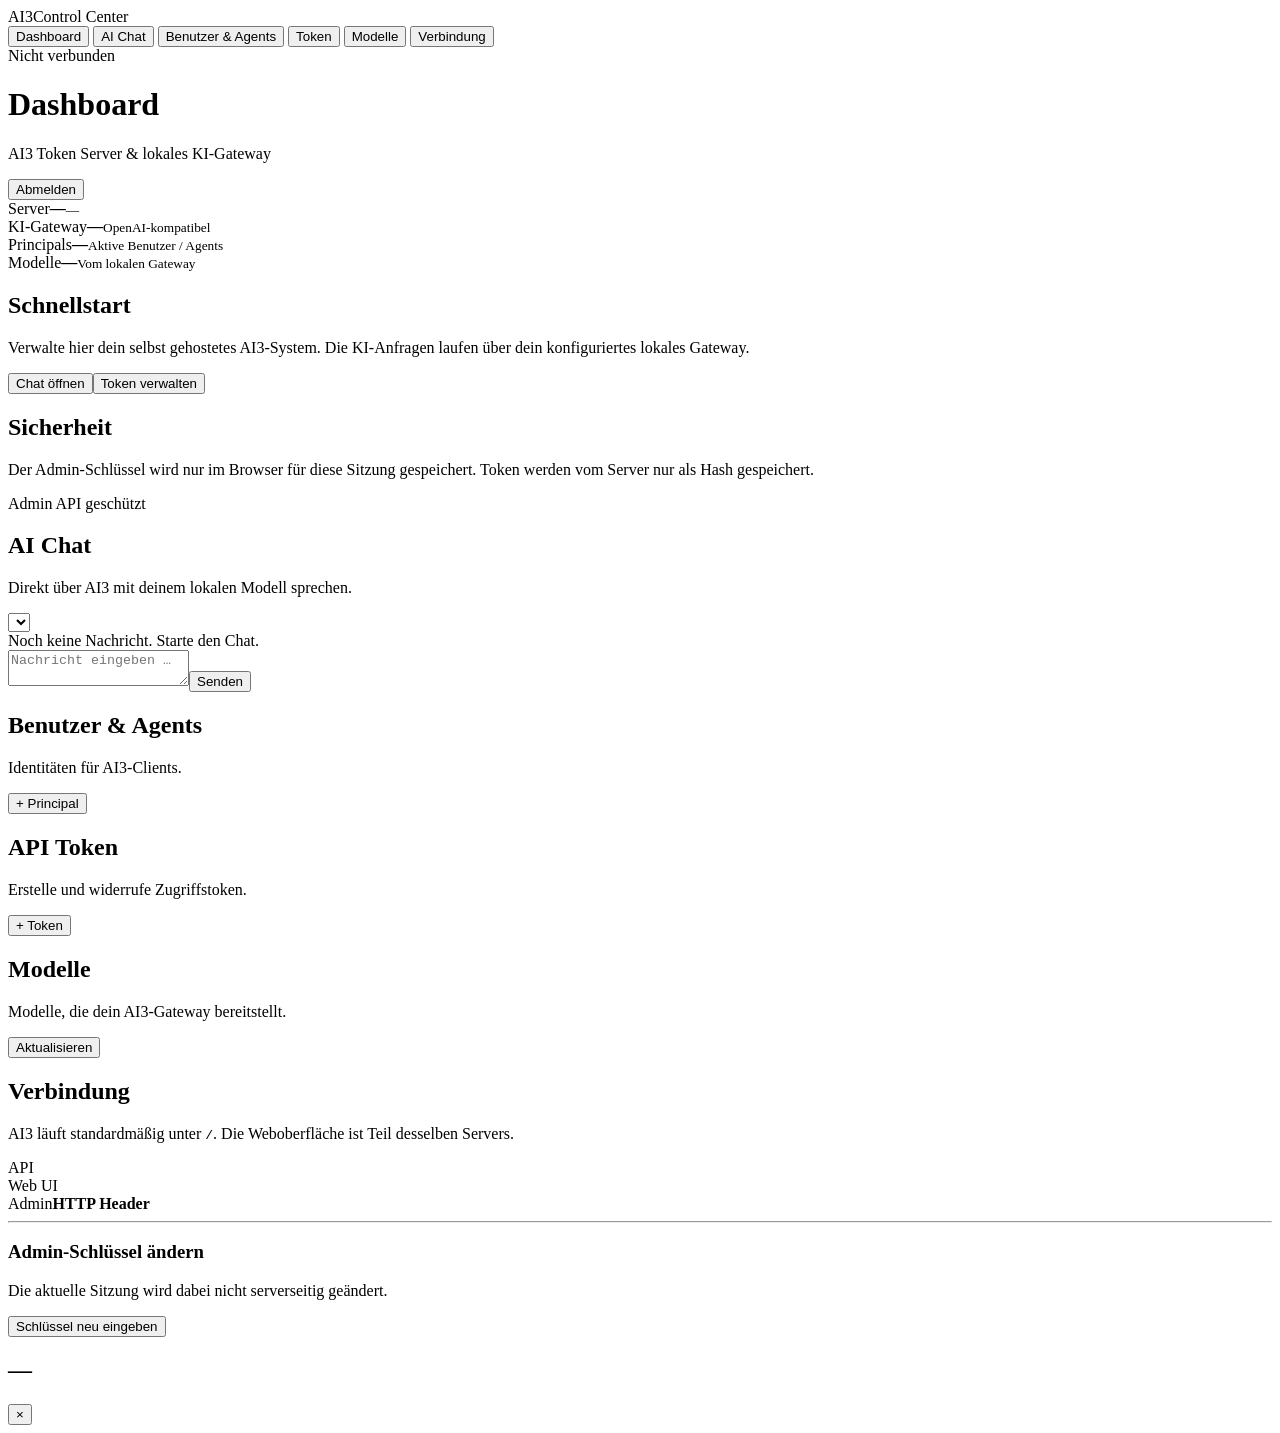
==== web/index.html @ 6eadd20b "Add AI3 web control center" ====
<!doctype html>
<html lang="de">
<head>
  <meta charset="utf-8">
  <meta name="viewport" content="width=device-width,initial-scale=1">
  <title>AI3 Control Center</title>
  <link rel="stylesheet" href="/web/style.css">
</head>
<body>
  <aside class="sidebar">
    <div class="brand"><span class="logo">AI3</span><span>Control Center</span></div>
    <nav>
      <button class="nav active" data-page="dashboard">Dashboard</button>
      <button class="nav" data-page="chat">AI Chat</button>
      <button class="nav" data-page="principals">Benutzer & Agents</button>
      <button class="nav" data-page="tokens">Token</button>
      <button class="nav" data-page="models">Modelle</button>
      <button class="nav" data-page="settings">Verbindung</button>
    </nav>
    <div class="side-bottom"><span id="connectionDot" class="dot"></span><span id="connectionText">Nicht verbunden</span></div>
  </aside>

  <main>
    <header class="topbar"><div><h1 id="pageTitle">Dashboard</h1><p id="pageSubtitle">AI3 Token Server & lokales KI-Gateway</p></div><button id="logout" class="ghost">Abmelden</button></header>

    <section id="dashboard" class="page active">
      <div class="cards">
        <div class="card"><span>Server</span><strong id="serverStatus">—</strong><small id="serverTime">—</small></div>
        <div class="card"><span>KI-Gateway</span><strong id="llmStatus">—</strong><small>OpenAI-kompatibel</small></div>
        <div class="card"><span>Principals</span><strong id="principalCount">—</strong><small>Aktive Benutzer / Agents</small></div>
        <div class="card"><span>Modelle</span><strong id="modelCount">—</strong><small>Vom lokalen Gateway</small></div>
      </div>
      <div class="grid two"><div class="panel"><h2>Schnellstart</h2><p>Verwalte hier dein selbst gehostetes AI3-System. Die KI-Anfragen laufen über dein konfiguriertes lokales Gateway.</p><div class="actions"><button data-go="chat">Chat öffnen</button><button data-go="tokens" class="secondary">Token verwalten</button></div></div><div class="panel"><h2>Sicherheit</h2><p>Der Admin-Schlüssel wird nur im Browser für diese Sitzung gespeichert. Token werden vom Server nur als Hash gespeichert.</p><div class="statusline"><span class="dot good"></span>Admin API geschützt</div></div></div>
    </section>

    <section id="chat" class="page"><div class="panel chat-panel"><div class="row between"><div><h2>AI Chat</h2><p>Direkt über AI3 mit deinem lokalen Modell sprechen.</p></div><select id="chatModel"></select></div><div id="messages" class="messages"><div class="empty">Noch keine Nachricht. Starte den Chat.</div></div><form id="chatForm" class="chat-form"><textarea id="chatInput" rows="2" placeholder="Nachricht eingeben …" required></textarea><button>Senden</button></form></div></section>

    <section id="principals" class="page"><div class="panel"><div class="row between"><div><h2>Benutzer & Agents</h2><p>Identitäten für AI3-Clients.</p></div><button id="newPrincipal">+ Principal</button></div><div id="principalsTable" class="table-wrap"></div></div></section>

    <section id="tokens" class="page"><div class="panel"><div class="row between"><div><h2>API Token</h2><p>Erstelle und widerrufe Zugriffstoken.</p></div><button id="newToken">+ Token</button></div><div id="tokenNotice" class="notice hidden"></div><div id="tokensTable" class="table-wrap"></div></div></section>

    <section id="models" class="page"><div class="panel"><div class="row between"><div><h2>Modelle</h2><p>Modelle, die dein AI3-Gateway bereitstellt.</p></div><button id="refreshModels" class="secondary">Aktualisieren</button></div><div id="modelsTable" class="table-wrap"></div></div></section>

    <section id="settings" class="page"><div class="panel"><h2>Verbindung</h2><p>AI3 läuft standardmäßig unter <code>/</code>. Die Weboberfläche ist Teil desselben Servers.</p><div class="info-grid"><div><span>API</span><strong id="apiUrl"></strong></div><div><span>Web UI</span><strong id="webUrl"></strong></div><div><span>Admin</span><strong>HTTP Header</strong></div></div><hr><h3>Admin-Schlüssel ändern</h3><p>Die aktuelle Sitzung wird dabei nicht serverseitig geändert.</p><button id="changeKey" class="secondary">Schlüssel neu eingeben</button></div></section>
  </main>

  <div id="modal" class="modal hidden"><div class="modal-box"><div class="row between"><h2 id="modalTitle">—</h2><button id="modalClose" class="icon">×</button></div><form id="modalForm"></form></div></div>
  <script src="/web/app.js"></script>
</body>
</html>
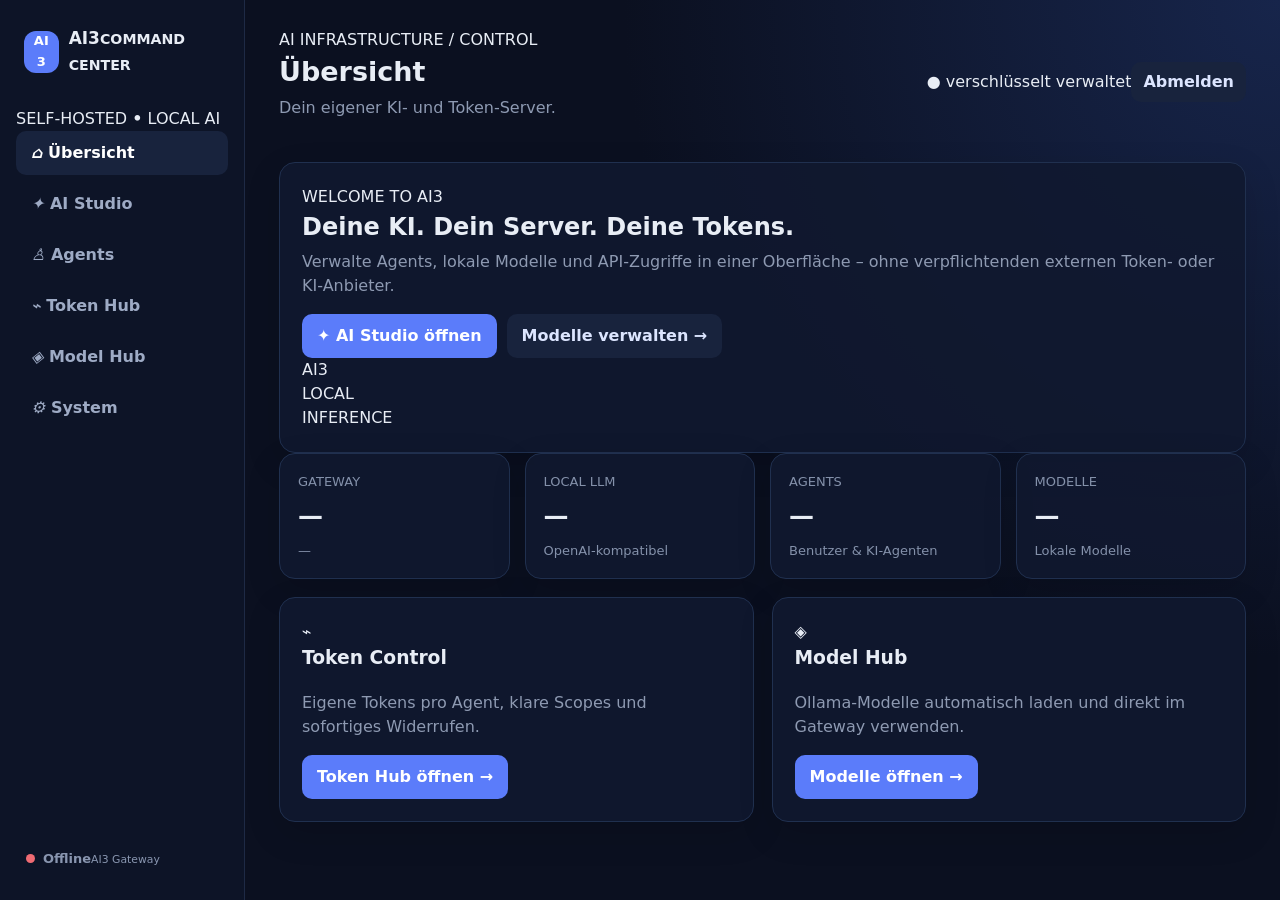
==== commit 5d18cb33: "Redesign AI3 web command center UI" ====
--- a/web/index.html
+++ b/web/index.html
@@ -3,48 +3,47 @@
 <head>
   <meta charset="utf-8">
   <meta name="viewport" content="width=device-width,initial-scale=1">
-  <title>AI3 Control Center</title>
+  <meta name="theme-color" content="#070b18">
+  <title>AI3 // Command Center</title>
   <link rel="stylesheet" href="/web/style.css">
 </head>
 <body>
+  <div class="ambient a1"></div><div class="ambient a2"></div>
   <aside class="sidebar">
-    <div class="brand"><span class="logo">AI3</span><span>Control Center</span></div>
+    <div class="brand"><div class="logo"><span>AI</span><b>3</b></div><div><strong>AI3</strong><small>COMMAND CENTER</small></div></div>
+    <div class="workspace"><span class="live-dot"></span> SELF-HOSTED <b>•</b> LOCAL AI</div>
     <nav>
-      <button class="nav active" data-page="dashboard">Dashboard</button>
-      <button class="nav" data-page="chat">AI Chat</button>
-      <button class="nav" data-page="principals">Benutzer & Agents</button>
-      <button class="nav" data-page="tokens">Token</button>
-      <button class="nav" data-page="models">Modelle</button>
-      <button class="nav" data-page="settings">Verbindung</button>
+      <button class="nav active" data-page="dashboard"><i>⌂</i> Übersicht</button>
+      <button class="nav" data-page="chat"><i>✦</i> AI Studio</button>
+      <button class="nav" data-page="principals"><i>♙</i> Agents</button>
+      <button class="nav" data-page="tokens"><i>⌁</i> Token Hub</button>
+      <button class="nav" data-page="models"><i>◈</i> Model Hub</button>
+      <button class="nav" data-page="settings"><i>⚙</i> System</button>
     </nav>
-    <div class="side-bottom"><span id="connectionDot" class="dot"></span><span id="connectionText">Nicht verbunden</span></div>
+    <div class="side-bottom"><span id="connectionDot" class="dot"></span><div><strong id="connectionText">Offline</strong><small>AI3 Gateway</small></div></div>
   </aside>
 
   <main>
-    <header class="topbar"><div><h1 id="pageTitle">Dashboard</h1><p id="pageSubtitle">AI3 Token Server & lokales KI-Gateway</p></div><button id="logout" class="ghost">Abmelden</button></header>
+    <header class="topbar"><div><div class="eyebrow">AI INFRASTRUCTURE / CONTROL</div><h1 id="pageTitle">Übersicht</h1><p id="pageSubtitle">Dein eigener KI- und Token-Server.</p></div><div class="top-actions"><span class="secure">● verschlüsselt verwaltet</span><button id="logout" class="ghost">Abmelden</button></div></header>
 
     <section id="dashboard" class="page active">
-      <div class="cards">
-        <div class="card"><span>Server</span><strong id="serverStatus">—</strong><small id="serverTime">—</small></div>
-        <div class="card"><span>KI-Gateway</span><strong id="llmStatus">—</strong><small>OpenAI-kompatibel</small></div>
-        <div class="card"><span>Principals</span><strong id="principalCount">—</strong><small>Aktive Benutzer / Agents</small></div>
-        <div class="card"><span>Modelle</span><strong id="modelCount">—</strong><small>Vom lokalen Gateway</small></div>
-      </div>
-      <div class="grid two"><div class="panel"><h2>Schnellstart</h2><p>Verwalte hier dein selbst gehostetes AI3-System. Die KI-Anfragen laufen über dein konfiguriertes lokales Gateway.</p><div class="actions"><button data-go="chat">Chat öffnen</button><button data-go="tokens" class="secondary">Token verwalten</button></div></div><div class="panel"><h2>Sicherheit</h2><p>Der Admin-Schlüssel wird nur im Browser für diese Sitzung gespeichert. Token werden vom Server nur als Hash gespeichert.</p><div class="statusline"><span class="dot good"></span>Admin API geschützt</div></div></div>
+      <div class="hero panel"><div><div class="eyebrow">WELCOME TO AI3</div><h2>Deine KI. <span>Dein Server.</span> Deine Tokens.</h2><p>Verwalte Agents, lokale Modelle und API-Zugriffe in einer Oberfläche – ohne verpflichtenden externen Token- oder KI-Anbieter.</p><div class="actions"><button data-go="chat">✦ AI Studio öffnen</button><button data-go="models" class="secondary">Modelle verwalten →</button></div></div><div class="hero-orb"><div class="orb-core">AI3</div><span>LOCAL<br>INFERENCE</span></div></div>
+      <div class="cards"><div class="card"><span>GATEWAY</span><strong id="serverStatus">—</strong><small id="serverTime">—</small><em class="pulse"></em></div><div class="card"><span>LOCAL LLM</span><strong id="llmStatus">—</strong><small>OpenAI-kompatibel</small></div><div class="card"><span>AGENTS</span><strong id="principalCount">—</strong><small>Benutzer & KI-Agenten</small></div><div class="card"><span>MODELLE</span><strong id="modelCount">—</strong><small>Lokale Modelle</small></div></div>
+      <div class="grid two"><div class="panel feature"><div class="feature-icon">⌁</div><div><h3>Token Control</h3><p>Eigene Tokens pro Agent, klare Scopes und sofortiges Widerrufen.</p><button class="text-btn" data-go="tokens">Token Hub öffnen →</button></div></div><div class="panel feature"><div class="feature-icon">◈</div><div><h3>Model Hub</h3><p>Ollama-Modelle automatisch laden und direkt im Gateway verwenden.</p><button class="text-btn" data-go="models">Modelle öffnen →</button></div></div></div>
     </section>
 
-    <section id="chat" class="page"><div class="panel chat-panel"><div class="row between"><div><h2>AI Chat</h2><p>Direkt über AI3 mit deinem lokalen Modell sprechen.</p></div><select id="chatModel"></select></div><div id="messages" class="messages"><div class="empty">Noch keine Nachricht. Starte den Chat.</div></div><form id="chatForm" class="chat-form"><textarea id="chatInput" rows="2" placeholder="Nachricht eingeben …" required></textarea><button>Senden</button></form></div></section>
+    <section id="chat" class="page"><div class="panel chat-panel"><div class="row between"><div><div class="eyebrow">AI STUDIO</div><h2>Local AI Chat</h2><p>Direkt mit deinem lokalen Modell sprechen.</p></div><select id="chatModel"></select></div><div id="messages" class="messages"><div class="empty"><div class="empty-icon">✦</div><strong>AI3 ist bereit.</strong><span>Schreib deine erste Nachricht.</span></div></div><form id="chatForm" class="chat-form"><textarea id="chatInput" rows="2" placeholder="Frag deine lokale KI …" required></textarea><button>GENERATE <span>↗</span></button></form></div></section>
 
-    <section id="principals" class="page"><div class="panel"><div class="row between"><div><h2>Benutzer & Agents</h2><p>Identitäten für AI3-Clients.</p></div><button id="newPrincipal">+ Principal</button></div><div id="principalsTable" class="table-wrap"></div></div></section>
+    <section id="principals" class="page"><div class="panel"><div class="row between"><div><div class="eyebrow">IDENTITY LAYER</div><h2>Agent Fleet</h2><p>Identitäten für Bots, Benutzer und Services.</p></div><button id="newPrincipal">＋ Agent anlegen</button></div><div id="principalsTable" class="table-wrap"></div></div></section>
 
-    <section id="tokens" class="page"><div class="panel"><div class="row between"><div><h2>API Token</h2><p>Erstelle und widerrufe Zugriffstoken.</p></div><button id="newToken">+ Token</button></div><div id="tokenNotice" class="notice hidden"></div><div id="tokensTable" class="table-wrap"></div></div></section>
+    <section id="tokens" class="page"><div class="panel"><div class="row between"><div><div class="eyebrow">ACCESS CONTROL</div><h2>Token Hub</h2><p>API-Zugriff zentral ausstellen und verwalten.</p></div><button id="newToken">＋ Token erstellen</button></div><div id="tokenNotice" class="notice hidden"></div><div id="tokensTable" class="table-wrap"></div></div></section>
 
-    <section id="models" class="page"><div class="panel"><div class="row between"><div><h2>Modelle</h2><p>Modelle, die dein AI3-Gateway bereitstellt.</p></div><button id="refreshModels" class="secondary">Aktualisieren</button></div><div id="modelsTable" class="table-wrap"></div></div></section>
+    <section id="models" class="page"><div class="panel"><div class="row between"><div><div class="eyebrow">OLLAMA / LOCAL MODELS</div><h2>Model Hub</h2><p>Installierte Modelle anzeigen oder neue Modelle automatisch herunterladen.</p></div><div class="actions"><button id="refreshModels" class="secondary">↻ Sync</button><button id="newModel">＋ Modell laden</button></div></div><div id="modelBanner" class="model-banner"><div><b>Automatischer Download</b><span>Gib z. B. <code>llama3.2:3b</code> oder ein anderes Ollama-Modell ein.</span></div><span class="model-status">● LOCAL</span></div><div id="modelsTable" class="table-wrap"></div></div></section>
 
-    <section id="settings" class="page"><div class="panel"><h2>Verbindung</h2><p>AI3 läuft standardmäßig unter <code>/</code>. Die Weboberfläche ist Teil desselben Servers.</p><div class="info-grid"><div><span>API</span><strong id="apiUrl"></strong></div><div><span>Web UI</span><strong id="webUrl"></strong></div><div><span>Admin</span><strong>HTTP Header</strong></div></div><hr><h3>Admin-Schlüssel ändern</h3><p>Die aktuelle Sitzung wird dabei nicht serverseitig geändert.</p><button id="changeKey" class="secondary">Schlüssel neu eingeben</button></div></section>
+    <section id="settings" class="page"><div class="panel"><div class="eyebrow">SYSTEM</div><h2>AI3 System</h2><p>Verbindung und lokaler Betrieb.</p><div class="info-grid"><div><span>Gateway</span><strong id="apiUrl"></strong></div><div><span>Web UI</span><strong id="webUrl"></strong></div><div><span>API Server</span><strong id="apiServerUrl"></strong></div></div><hr><h3>Admin-Sitzung</h3><p>Der Admin-Schlüssel wird nur in dieser Browser-Sitzung gehalten.</p><button id="changeKey" class="secondary">Schlüssel neu eingeben</button></div></section>
   </main>
 
-  <div id="modal" class="modal hidden"><div class="modal-box"><div class="row between"><h2 id="modalTitle">—</h2><button id="modalClose" class="icon">×</button></div><form id="modalForm"></form></div></div>
+  <div id="modal" class="modal hidden"><div class="modal-box"><div class="row between"><div><div class="eyebrow">AI3 CONTROL</div><h2 id="modalTitle">—</h2></div><button id="modalClose" class="icon">×</button></div><form id="modalForm"></form></div></div>
   <script src="/web/app.js"></script>
 </body>
 </html>
--- a/web/style.css
+++ b/web/style.css
@@ -0,0 +1 @@
+:root{font-family:Inter,system-ui,-apple-system,BlinkMacSystemFont,"Segoe UI",sans-serif;color:#e8edf5;background:#0b1020;line-height:1.5}*{box-sizing:border-box}body{margin:0;display:flex;min-height:100vh;background:radial-gradient(circle at top right,#17254b 0,#0b1020 42%)}button,textarea,select,input{font:inherit}button{border:0;border-radius:10px;padding:10px 15px;background:#5b7cfa;color:#fff;font-weight:700;cursor:pointer}button:hover{filter:brightness(1.08)}button.secondary,.ghost{background:#18233d;color:#dce5ff}.ghost{padding:8px 12px}.icon{background:transparent;font-size:25px;padding:2px 8px}.sidebar{width:245px;padding:22px 16px;border-right:1px solid #1e2a45;background:#0d1427;display:flex;flex-direction:column}.brand{display:flex;gap:10px;align-items:center;font-weight:800;font-size:17px;margin:4px 8px 30px}.logo{display:grid;place-items:center;width:42px;height:42px;border-radius:12px;background:#5b7cfa;color:#fff;font-size:13px}nav{display:grid;gap:7px}.nav{background:transparent;text-align:left;color:#9eabc5;font-weight:600}.nav.active,.nav:hover{background:#18233d;color:#fff}.side-bottom{margin-top:auto;color:#8996b0;font-size:13px;display:flex;align-items:center;gap:8px;padding:10px}.dot{width:9px;height:9px;border-radius:50%;background:#ef6b73;display:inline-block}.dot.good{background:#55d68a}main{flex:1;min-width:0;padding:28px 34px}.topbar{display:flex;justify-content:space-between;align-items:center;margin-bottom:26px}h1,h2,h3,p{margin-top:0}h1{margin-bottom:3px;font-size:27px}h2{margin-bottom:5px}p{color:#8e9ab2}.page{display:none}.page.active{display:block}.cards{display:grid;grid-template-columns:repeat(4,1fr);gap:15px;margin-bottom:18px}.card,.panel{background:rgba(16,25,47,.88);border:1px solid #20304f;border-radius:16px;box-shadow:0 12px 35px #0002}.card{padding:18px}.card span,.card small,.info-grid span{display:block;color:#8491aa;font-size:13px}.card strong{display:block;font-size:25px;margin:6px 0}.grid.two{display:grid;grid-template-columns:1fr 1fr;gap:18px}.panel{padding:22px}.actions,.row{display:flex;gap:10px;align-items:center}.between{justify-content:space-between}.statusline{display:flex;align-items:center;gap:9px;color:#b9c4d9}.table-wrap{overflow:auto;margin-top:16px}.table{width:100%;border-collapse:collapse}.table th,.table td{text-align:left;padding:12px 10px;border-bottom:1px solid #202d49;font-size:14px}.table th{color:#8290aa}.badge{display:inline-block;padding:3px 8px;border-radius:999px;background:#182f3a;color:#72e0a0;font-size:12px}.danger{background:#40202a;color:#ff9aa4}.notice{margin-top:16px;padding:13px;border-radius:10px;background:#19352b;color:#8ff0b8;white-space:pre-wrap;word-break:break-all}.hidden{display:none!important}.chat-panel{min-height:70vh;display:flex;flex-direction:column}.messages{flex:1;overflow:auto;padding:18px 2px;display:flex;flex-direction:column;gap:12px}.msg{max-width:80%;padding:12px 15px;border-radius:14px;white-space:pre-wrap}.msg.user{align-self:flex-end;background:#5b7cfa}.msg.ai{align-self:flex-start;background:#17233c}.empty{text-align:center;color:#71809a;margin:auto}.chat-form{display:flex;gap:10px;border-top:1px solid #202d49;padding-top:15px}.chat-form textarea{flex:1;resize:vertical;min-height:52px;background:#0b1224;color:#fff;border:1px solid #273755;border-radius:12px;padding:12px}.chat-form button{align-self:flex-end}.info-grid{display:grid;grid-template-columns:repeat(3,1fr);gap:12px;margin:20px 0}.info-grid div{background:#0c1529;border:1px solid #202e4b;padding:15px;border-radius:12px}.info-grid strong{display:block;margin-top:4px;word-break:break-all}.modal{position:fixed;inset:0;background:#0009;display:grid;place-items:center;padding:20px}.modal-box{width:min(500px,100%);background:#10192f;border:1px solid #293a5c;border-radius:17px;padding:22px}.modal form{display:grid;gap:12px;margin-top:15px}.modal label{font-size:13px;color:#9aa8c2}.modal input,.modal select{width:100%;margin-top:5px;background:#0b1224;color:#fff;border:1px solid #293958;border-radius:10px;padding:11px}.checks{display:flex;gap:12px;flex-wrap:wrap}.checks label{background:#17233c;padding:8px 10px;border-radius:9px}.checks input{width:auto;margin:0 5px 0 0}.modal .form-actions{display:flex;justify-content:flex-end;gap:8px;margin-top:5px}code{background:#111b30;padding:3px 6px;border-radius:6px}@media(max-width:900px){.sidebar{width:190px}.cards{grid-template-columns:1fr 1fr}.grid.two{grid-template-columns:1fr}}@media(max-width:650px){body{display:block}.sidebar{width:auto;border-right:0;border-bottom:1px solid #1e2a45}.side-bottom{display:none}nav{grid-template-columns:1fr 1fr}main{padding:20px 14px}.cards,.info-grid{grid-template-columns:1fr}.topbar{align-items:flex-start}.chat-form{flex-direction:column}.chat-form button{align-self:stretch}}
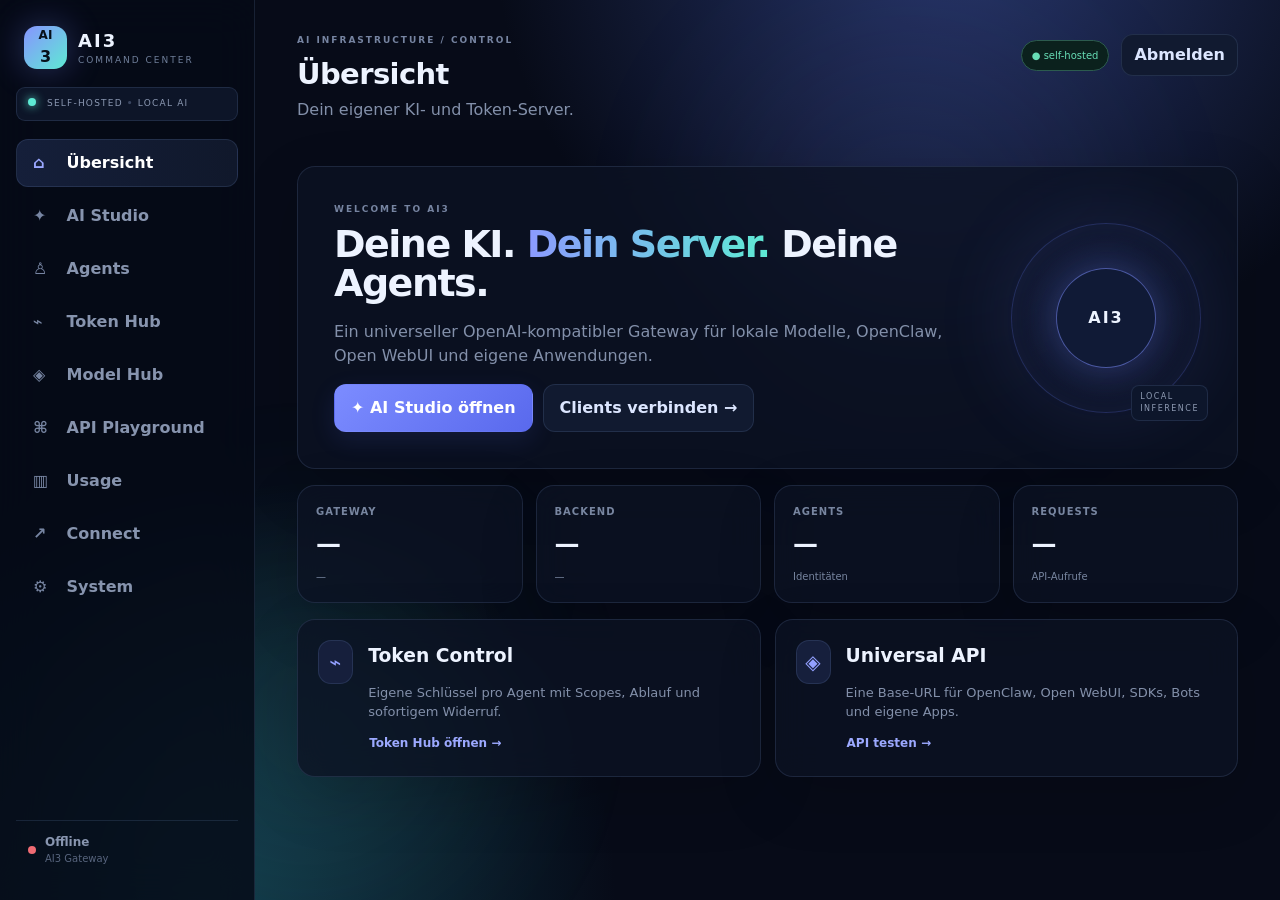
==== commit 68cd0de0: "Expand AI3 command center with playground usage and connections" ====
--- a/web/index.html
+++ b/web/index.html
@@ -1,49 +1,17 @@
 <!doctype html>
 <html lang="de">
-<head>
-  <meta charset="utf-8">
-  <meta name="viewport" content="width=device-width,initial-scale=1">
-  <meta name="theme-color" content="#070b18">
-  <title>AI3 // Command Center</title>
-  <link rel="stylesheet" href="/web/style.css">
-</head>
-<body>
-  <div class="ambient a1"></div><div class="ambient a2"></div>
-  <aside class="sidebar">
-    <div class="brand"><div class="logo"><span>AI</span><b>3</b></div><div><strong>AI3</strong><small>COMMAND CENTER</small></div></div>
-    <div class="workspace"><span class="live-dot"></span> SELF-HOSTED <b>•</b> LOCAL AI</div>
-    <nav>
-      <button class="nav active" data-page="dashboard"><i>⌂</i> Übersicht</button>
-      <button class="nav" data-page="chat"><i>✦</i> AI Studio</button>
-      <button class="nav" data-page="principals"><i>♙</i> Agents</button>
-      <button class="nav" data-page="tokens"><i>⌁</i> Token Hub</button>
-      <button class="nav" data-page="models"><i>◈</i> Model Hub</button>
-      <button class="nav" data-page="settings"><i>⚙</i> System</button>
-    </nav>
-    <div class="side-bottom"><span id="connectionDot" class="dot"></span><div><strong id="connectionText">Offline</strong><small>AI3 Gateway</small></div></div>
-  </aside>
-
-  <main>
-    <header class="topbar"><div><div class="eyebrow">AI INFRASTRUCTURE / CONTROL</div><h1 id="pageTitle">Übersicht</h1><p id="pageSubtitle">Dein eigener KI- und Token-Server.</p></div><div class="top-actions"><span class="secure">● verschlüsselt verwaltet</span><button id="logout" class="ghost">Abmelden</button></div></header>
-
-    <section id="dashboard" class="page active">
-      <div class="hero panel"><div><div class="eyebrow">WELCOME TO AI3</div><h2>Deine KI. <span>Dein Server.</span> Deine Tokens.</h2><p>Verwalte Agents, lokale Modelle und API-Zugriffe in einer Oberfläche – ohne verpflichtenden externen Token- oder KI-Anbieter.</p><div class="actions"><button data-go="chat">✦ AI Studio öffnen</button><button data-go="models" class="secondary">Modelle verwalten →</button></div></div><div class="hero-orb"><div class="orb-core">AI3</div><span>LOCAL<br>INFERENCE</span></div></div>
-      <div class="cards"><div class="card"><span>GATEWAY</span><strong id="serverStatus">—</strong><small id="serverTime">—</small><em class="pulse"></em></div><div class="card"><span>LOCAL LLM</span><strong id="llmStatus">—</strong><small>OpenAI-kompatibel</small></div><div class="card"><span>AGENTS</span><strong id="principalCount">—</strong><small>Benutzer & KI-Agenten</small></div><div class="card"><span>MODELLE</span><strong id="modelCount">—</strong><small>Lokale Modelle</small></div></div>
-      <div class="grid two"><div class="panel feature"><div class="feature-icon">⌁</div><div><h3>Token Control</h3><p>Eigene Tokens pro Agent, klare Scopes und sofortiges Widerrufen.</p><button class="text-btn" data-go="tokens">Token Hub öffnen →</button></div></div><div class="panel feature"><div class="feature-icon">◈</div><div><h3>Model Hub</h3><p>Ollama-Modelle automatisch laden und direkt im Gateway verwenden.</p><button class="text-btn" data-go="models">Modelle öffnen →</button></div></div></div>
-    </section>
-
-    <section id="chat" class="page"><div class="panel chat-panel"><div class="row between"><div><div class="eyebrow">AI STUDIO</div><h2>Local AI Chat</h2><p>Direkt mit deinem lokalen Modell sprechen.</p></div><select id="chatModel"></select></div><div id="messages" class="messages"><div class="empty"><div class="empty-icon">✦</div><strong>AI3 ist bereit.</strong><span>Schreib deine erste Nachricht.</span></div></div><form id="chatForm" class="chat-form"><textarea id="chatInput" rows="2" placeholder="Frag deine lokale KI …" required></textarea><button>GENERATE <span>↗</span></button></form></div></section>
-
-    <section id="principals" class="page"><div class="panel"><div class="row between"><div><div class="eyebrow">IDENTITY LAYER</div><h2>Agent Fleet</h2><p>Identitäten für Bots, Benutzer und Services.</p></div><button id="newPrincipal">＋ Agent anlegen</button></div><div id="principalsTable" class="table-wrap"></div></div></section>
-
-    <section id="tokens" class="page"><div class="panel"><div class="row between"><div><div class="eyebrow">ACCESS CONTROL</div><h2>Token Hub</h2><p>API-Zugriff zentral ausstellen und verwalten.</p></div><button id="newToken">＋ Token erstellen</button></div><div id="tokenNotice" class="notice hidden"></div><div id="tokensTable" class="table-wrap"></div></div></section>
-
-    <section id="models" class="page"><div class="panel"><div class="row between"><div><div class="eyebrow">OLLAMA / LOCAL MODELS</div><h2>Model Hub</h2><p>Installierte Modelle anzeigen oder neue Modelle automatisch herunterladen.</p></div><div class="actions"><button id="refreshModels" class="secondary">↻ Sync</button><button id="newModel">＋ Modell laden</button></div></div><div id="modelBanner" class="model-banner"><div><b>Automatischer Download</b><span>Gib z. B. <code>llama3.2:3b</code> oder ein anderes Ollama-Modell ein.</span></div><span class="model-status">● LOCAL</span></div><div id="modelsTable" class="table-wrap"></div></div></section>
-
-    <section id="settings" class="page"><div class="panel"><div class="eyebrow">SYSTEM</div><h2>AI3 System</h2><p>Verbindung und lokaler Betrieb.</p><div class="info-grid"><div><span>Gateway</span><strong id="apiUrl"></strong></div><div><span>Web UI</span><strong id="webUrl"></strong></div><div><span>API Server</span><strong id="apiServerUrl"></strong></div></div><hr><h3>Admin-Sitzung</h3><p>Der Admin-Schlüssel wird nur in dieser Browser-Sitzung gehalten.</p><button id="changeKey" class="secondary">Schlüssel neu eingeben</button></div></section>
-  </main>
-
-  <div id="modal" class="modal hidden"><div class="modal-box"><div class="row between"><div><div class="eyebrow">AI3 CONTROL</div><h2 id="modalTitle">—</h2></div><button id="modalClose" class="icon">×</button></div><form id="modalForm"></form></div></div>
-  <script src="/web/app.js"></script>
-</body>
-</html>
+<head><meta charset="utf-8"><meta name="viewport" content="width=device-width,initial-scale=1"><meta name="theme-color" content="#070b18"><title>AI3 // Command Center</title><link rel="stylesheet" href="/web/style.css"></head>
+<body><div class="ambient a1"></div><div class="ambient a2"></div>
+<aside class="sidebar"><div class="brand"><div class="logo"><span>AI</span><b>3</b></div><div><strong>AI3</strong><small>COMMAND CENTER</small></div></div><div class="workspace"><span class="live-dot"></span> SELF-HOSTED <b>•</b> LOCAL AI</div><nav>
+<button class="nav active" data-page="dashboard"><i>⌂</i> Übersicht</button><button class="nav" data-page="chat"><i>✦</i> AI Studio</button><button class="nav" data-page="principals"><i>♙</i> Agents</button><button class="nav" data-page="tokens"><i>⌁</i> Token Hub</button><button class="nav" data-page="models"><i>◈</i> Model Hub</button><button class="nav" data-page="playground"><i>⌘</i> API Playground</button><button class="nav" data-page="usage"><i>▥</i> Usage</button><button class="nav" data-page="connect"><i>↗</i> Connect</button><button class="nav" data-page="settings"><i>⚙</i> System</button></nav><div class="side-bottom"><span id="connectionDot" class="dot"></span><div><strong id="connectionText">Offline</strong><small>AI3 Gateway</small></div></div></aside>
+<main><header class="topbar"><div><div class="eyebrow">AI INFRASTRUCTURE / CONTROL</div><h1 id="pageTitle">Übersicht</h1><p id="pageSubtitle">Dein eigener KI- und Token-Server.</p></div><div class="top-actions"><span class="secure">● self-hosted</span><button id="logout" class="ghost">Abmelden</button></div></header>
+<section id="dashboard" class="page active"><div class="hero panel"><div><div class="eyebrow">WELCOME TO AI3</div><h2>Deine KI. <span>Dein Server.</span> Deine Agents.</h2><p>Ein universeller OpenAI-kompatibler Gateway für lokale Modelle, OpenClaw, Open WebUI und eigene Anwendungen.</p><div class="actions"><button data-go="chat">✦ AI Studio öffnen</button><button data-go="connect" class="secondary">Clients verbinden →</button></div></div><div class="hero-orb"><div class="orb-core">AI3</div><span>LOCAL<br>INFERENCE</span></div></div><div class="cards"><div class="card"><span>GATEWAY</span><strong id="serverStatus">—</strong><small id="serverTime">—</small></div><div class="card"><span>BACKEND</span><strong id="llmStatus">—</strong><small id="backendName">—</small></div><div class="card"><span>AGENTS</span><strong id="principalCount">—</strong><small>Identitäten</small></div><div class="card"><span>REQUESTS</span><strong id="requestCount">—</strong><small>API-Aufrufe</small></div></div><div class="grid two"><div class="panel feature"><div class="feature-icon">⌁</div><div><h3>Token Control</h3><p>Eigene Schlüssel pro Agent mit Scopes, Ablauf und sofortigem Widerruf.</p><button class="text-btn" data-go="tokens">Token Hub öffnen →</button></div></div><div class="panel feature"><div class="feature-icon">◈</div><div><h3>Universal API</h3><p>Eine Base-URL für OpenClaw, Open WebUI, SDKs, Bots und eigene Apps.</p><button class="text-btn" data-go="playground">API testen →</button></div></div></div></section>
+<section id="chat" class="page"><div class="panel chat-panel"><div class="row between"><div><div class="eyebrow">AI STUDIO</div><h2>Local AI Chat</h2><p>Direkt über das AI3-Gateway mit deinem Modell sprechen.</p></div><select id="chatModel"></select></div><div id="messages" class="messages"><div class="empty"><div class="empty-icon">✦</div><strong>AI3 ist bereit.</strong><span>Schreib deine erste Nachricht.</span></div></div><form id="chatForm" class="chat-form"><textarea id="chatInput" rows="2" placeholder="Frag deine lokale KI …" required></textarea><button>GENERATE <span>↗</span></button></form></div></section>
+<section id="principals" class="page"><div class="panel"><div class="row between"><div><div class="eyebrow">IDENTITY LAYER</div><h2>Agent Fleet</h2><p>Eigene Identitäten und Modellrouting für deine Agenten.</p></div><button id="newPrincipal">＋ Agent anlegen</button></div><div id="principalsTable" class="table-wrap"></div></div></section>
+<section id="tokens" class="page"><div class="panel"><div class="row between"><div><div class="eyebrow">ACCESS CONTROL</div><h2>Token Hub</h2><p>API-Zugriff zentral ausstellen und verwalten.</p></div><button id="newToken">＋ Token erstellen</button></div><div id="tokenNotice" class="notice hidden"></div><div id="tokensTable" class="table-wrap"></div></div></section>
+<section id="models" class="page"><div class="panel"><div class="row between"><div><div class="eyebrow">LOCAL MODEL RUNTIME</div><h2>Model Hub</h2><p>Ollama-Modelle installieren und mit AI3 verfügbar machen.</p></div><div class="actions"><button id="refreshModels" class="secondary">↻ Sync</button><button id="newModel">＋ Modell laden</button></div></div><div id="modelBanner" class="model-banner"><div><b>Local-first</b><span>Standardmäßig läuft AI3 ohne bezahlte KI-API.</span></div><span class="model-status">● OLLAMA</span></div><div id="modelsTable" class="table-wrap"></div></div></section>
+<section id="playground" class="page"><div class="panel"><div class="eyebrow">DEVELOPER TOOLS</div><h2>API Playground</h2><p>Teste das OpenAI-kompatible Gateway direkt aus der Oberfläche.</p><div class="grid two"><div><label>API Token<input id="playToken" type="password" placeholder="ai3_…"></label><label>Modell<select id="playModel"></select></label><label>Nachricht<textarea id="playPrompt" rows="7" placeholder="Sag der KI, was sie tun soll …">Hallo AI3! Antworte kurz und bestätige, dass das Gateway funktioniert.</textarea></label><button id="playRun">▶ Anfrage senden</button></div><div><label>Antwort</label><pre id="playOutput" class="codebox">Noch keine Anfrage.</pre></div></div></div></section>
+<section id="usage" class="page"><div class="panel"><div class="row between"><div><div class="eyebrow">OBSERVABILITY</div><h2>Usage & Performance</h2><p>Lokale Request-Statistik aus dem AI3-Gateway.</p></div><button id="refreshUsage" class="secondary">↻ Aktualisieren</button></div><div class="cards"><div class="card"><span>REQUESTS</span><strong id="usageTotal">—</strong><small>gesamt</small></div><div class="card"><span>FEHLER</span><strong id="usageErrors">—</strong><small id="usageRate">—</small></div><div class="card"><span>LATENZ</span><strong id="usageLatency">—</strong><small>Durchschnitt ms</small></div></div><div id="usageTable" class="table-wrap"></div></div></section>
+<section id="connect" class="page"><div class="panel"><div class="eyebrow">UNIVERSAL CONNECTION</div><h2>Clients verbinden</h2><p>AI3 stellt eine OpenAI-kompatible Base-URL bereit. Verwende deinen eigenen AI3-Token.</p><div class="info-grid"><div><span>Base URL</span><strong id="apiUrl"></strong></div><div><span>Web UI</span><strong id="webUrl"></strong></div><div><span>Modell</span><strong id="connectModel">—</strong></div></div><h3>OpenAI SDK</h3><pre class="codebox" id="sdkExample"></pre><h3>OpenClaw / Open WebUI</h3><pre class="codebox" id="openclawExample"></pre><p class="muted">Für öffentliche Nutzung: HTTPS davor schalten und niemals den Admin-Schlüssel als Client-API-Key verwenden.</p></div></section>
+<section id="settings" class="page"><div class="panel"><div class="eyebrow">SYSTEM</div><h2>AI3 System</h2><p>Lokaler Betrieb, Backend und Administration.</p><div class="info-grid"><div><span>Gateway</span><strong id="apiUrlSettings"></strong></div><div><span>Backend</span><strong id="backendSettings">—</strong></div><div><span>Version</span><strong id="versionSettings">—</strong></div></div><hr><h3>Admin-Sitzung</h3><p>Der Admin-Schlüssel wird nur in dieser Browser-Sitzung gehalten.</p><button id="changeKey" class="secondary">Schlüssel neu eingeben</button></div></section></main>
+<div id="modal" class="modal hidden"><div class="modal-box"><div class="row between"><div><div class="eyebrow">AI3 CONTROL</div><h2 id="modalTitle">—</h2></div><button id="modalClose" class="icon">×</button></div><form id="modalForm"></form></div></div><script src="/web/app.js"></script></body></html>
--- a/web/style.css
+++ b/web/style.css
@@ -1 +1 @@
-:root{font-family:Inter,system-ui,-apple-system,BlinkMacSystemFont,"Segoe UI",sans-serif;color:#e8edf5;background:#0b1020;line-height:1.5}*{box-sizing:border-box}body{margin:0;display:flex;min-height:100vh;background:radial-gradient(circle at top right,#17254b 0,#0b1020 42%)}button,textarea,select,input{font:inherit}button{border:0;border-radius:10px;padding:10px 15px;background:#5b7cfa;color:#fff;font-weight:700;cursor:pointer}button:hover{filter:brightness(1.08)}button.secondary,.ghost{background:#18233d;color:#dce5ff}.ghost{padding:8px 12px}.icon{background:transparent;font-size:25px;padding:2px 8px}.sidebar{width:245px;padding:22px 16px;border-right:1px solid #1e2a45;background:#0d1427;display:flex;flex-direction:column}.brand{display:flex;gap:10px;align-items:center;font-weight:800;font-size:17px;margin:4px 8px 30px}.logo{display:grid;place-items:center;width:42px;height:42px;border-radius:12px;background:#5b7cfa;color:#fff;font-size:13px}nav{display:grid;gap:7px}.nav{background:transparent;text-align:left;color:#9eabc5;font-weight:600}.nav.active,.nav:hover{background:#18233d;color:#fff}.side-bottom{margin-top:auto;color:#8996b0;font-size:13px;display:flex;align-items:center;gap:8px;padding:10px}.dot{width:9px;height:9px;border-radius:50%;background:#ef6b73;display:inline-block}.dot.good{background:#55d68a}main{flex:1;min-width:0;padding:28px 34px}.topbar{display:flex;justify-content:space-between;align-items:center;margin-bottom:26px}h1,h2,h3,p{margin-top:0}h1{margin-bottom:3px;font-size:27px}h2{margin-bottom:5px}p{color:#8e9ab2}.page{display:none}.page.active{display:block}.cards{display:grid;grid-template-columns:repeat(4,1fr);gap:15px;margin-bottom:18px}.card,.panel{background:rgba(16,25,47,.88);border:1px solid #20304f;border-radius:16px;box-shadow:0 12px 35px #0002}.card{padding:18px}.card span,.card small,.info-grid span{display:block;color:#8491aa;font-size:13px}.card strong{display:block;font-size:25px;margin:6px 0}.grid.two{display:grid;grid-template-columns:1fr 1fr;gap:18px}.panel{padding:22px}.actions,.row{display:flex;gap:10px;align-items:center}.between{justify-content:space-between}.statusline{display:flex;align-items:center;gap:9px;color:#b9c4d9}.table-wrap{overflow:auto;margin-top:16px}.table{width:100%;border-collapse:collapse}.table th,.table td{text-align:left;padding:12px 10px;border-bottom:1px solid #202d49;font-size:14px}.table th{color:#8290aa}.badge{display:inline-block;padding:3px 8px;border-radius:999px;background:#182f3a;color:#72e0a0;font-size:12px}.danger{background:#40202a;color:#ff9aa4}.notice{margin-top:16px;padding:13px;border-radius:10px;background:#19352b;color:#8ff0b8;white-space:pre-wrap;word-break:break-all}.hidden{display:none!important}.chat-panel{min-height:70vh;display:flex;flex-direction:column}.messages{flex:1;overflow:auto;padding:18px 2px;display:flex;flex-direction:column;gap:12px}.msg{max-width:80%;padding:12px 15px;border-radius:14px;white-space:pre-wrap}.msg.user{align-self:flex-end;background:#5b7cfa}.msg.ai{align-self:flex-start;background:#17233c}.empty{text-align:center;color:#71809a;margin:auto}.chat-form{display:flex;gap:10px;border-top:1px solid #202d49;padding-top:15px}.chat-form textarea{flex:1;resize:vertical;min-height:52px;background:#0b1224;color:#fff;border:1px solid #273755;border-radius:12px;padding:12px}.chat-form button{align-self:flex-end}.info-grid{display:grid;grid-template-columns:repeat(3,1fr);gap:12px;margin:20px 0}.info-grid div{background:#0c1529;border:1px solid #202e4b;padding:15px;border-radius:12px}.info-grid strong{display:block;margin-top:4px;word-break:break-all}.modal{position:fixed;inset:0;background:#0009;display:grid;place-items:center;padding:20px}.modal-box{width:min(500px,100%);background:#10192f;border:1px solid #293a5c;border-radius:17px;padding:22px}.modal form{display:grid;gap:12px;margin-top:15px}.modal label{font-size:13px;color:#9aa8c2}.modal input,.modal select{width:100%;margin-top:5px;background:#0b1224;color:#fff;border:1px solid #293958;border-radius:10px;padding:11px}.checks{display:flex;gap:12px;flex-wrap:wrap}.checks label{background:#17233c;padding:8px 10px;border-radius:9px}.checks input{width:auto;margin:0 5px 0 0}.modal .form-actions{display:flex;justify-content:flex-end;gap:8px;margin-top:5px}code{background:#111b30;padding:3px 6px;border-radius:6px}@media(max-width:900px){.sidebar{width:190px}.cards{grid-template-columns:1fr 1fr}.grid.two{grid-template-columns:1fr}}@media(max-width:650px){body{display:block}.sidebar{width:auto;border-right:0;border-bottom:1px solid #1e2a45}.side-bottom{display:none}nav{grid-template-columns:1fr 1fr}main{padding:20px 14px}.cards,.info-grid{grid-template-columns:1fr}.topbar{align-items:flex-start}.chat-form{flex-direction:column}.chat-form button{align-self:stretch}}
+:root{font-family:Inter,ui-sans-serif,system-ui,-apple-system,BlinkMacSystemFont,"Segoe UI",sans-serif;color:#edf3ff;background:#070b18;line-height:1.5;--bg:#070b18;--panel:rgba(12,18,35,.78);--line:rgba(125,153,210,.16);--muted:#8390aa;--accent:#7c8cff;--accent2:#5eead4}*{box-sizing:border-box}body{margin:0;min-height:100vh;background:radial-gradient(circle at 75% -10%,#28376d 0,transparent 34%),radial-gradient(circle at 15% 100%,#123c4c 0,transparent 30%),var(--bg);overflow-x:hidden}button,textarea,select,input{font:inherit}button{border:1px solid transparent;border-radius:12px;padding:11px 16px;background:linear-gradient(135deg,#7c8cff,#5969ed);color:#fff;font-weight:800;cursor:pointer;box-shadow:0 8px 25px #4f60ef22}button:hover{transform:translateY(-1px);filter:brightness(1.08)}button.secondary,.ghost{background:#111a30;border-color:var(--line);color:#dce6ff;box-shadow:none}.ghost{padding:8px 12px}.icon{background:transparent;font-size:25px;padding:2px 8px;box-shadow:none}.ambient{position:fixed;width:360px;height:360px;border-radius:50%;filter:blur(100px);opacity:.08;pointer-events:none}.a1{background:#7c8cff;top:5%;right:15%}.a2{background:#5eead4;bottom:0;left:10%}.sidebar{position:fixed;z-index:5;left:0;top:0;bottom:0;width:255px;padding:22px 16px;border-right:1px solid var(--line);background:rgba(6,10,23,.82);backdrop-filter:blur(20px);display:flex;flex-direction:column}.brand{display:flex;gap:11px;align-items:center;margin:4px 8px 18px}.brand strong{display:block;font-size:18px;letter-spacing:2px}.brand small{display:block;color:#71809b;font-size:9px;letter-spacing:2px}.logo{display:grid;place-items:center;width:43px;height:43px;border-radius:13px;background:linear-gradient(135deg,#8794ff,#5eead4);color:#07101b;font-size:12px;font-weight:900;box-shadow:0 0 35px #7486ff55}.logo b{font-size:16px}.workspace{font-size:9px;letter-spacing:1.2px;color:#8b98b2;padding:9px 11px;border:1px solid var(--line);background:#0d1528;border-radius:9px;margin:0 0 18px}.live-dot,.dot{display:inline-block;width:8px;height:8px;border-radius:50%;background:#ef6b73;margin-right:7px}.live-dot{background:#5eead4;box-shadow:0 0 10px #5eead4}.workspace b{color:#3a4660}nav{display:grid;gap:5px}.nav{background:transparent;text-align:left;color:#8794ae;font-weight:700;box-shadow:none;border:1px solid transparent}.nav i{font-style:normal;display:inline-grid;width:28px;color:#7785a2;font-size:16px}.nav.active,.nav:hover{background:linear-gradient(90deg,#151f3a,#10182b);color:#fff;border-color:var(--line)}.nav.active i{color:#9ba8ff}.side-bottom{margin-top:auto;color:#8996b0;font-size:12px;display:flex;align-items:center;gap:2px;padding:12px;border-top:1px solid var(--line)}.side-bottom .dot.good{background:#5eead4;box-shadow:0 0 10px #5eead4}.side-bottom strong,.side-bottom small{display:block}.side-bottom small{color:#58657e}main{margin-left:255px;min-width:0;padding:34px 42px;position:relative;z-index:1}.topbar{display:flex;justify-content:space-between;align-items:flex-start;margin-bottom:28px}.eyebrow{font-size:9px;letter-spacing:2px;color:#7684a1;font-weight:900;margin-bottom:5px}.topbar h1{margin:0 0 2px;font-size:29px;letter-spacing:-.6px}.topbar p,h1,h2,h3{margin-top:0}.topbar p,p{color:var(--muted)}.top-actions{display:flex;gap:12px;align-items:center}.secure{font-size:10px;color:#67ddb5;background:#0b211d;border:1px solid #2c5b4e;border-radius:99px;padding:7px 10px}.page{display:none}.page.active{display:block}.panel,.card{background:var(--panel);border:1px solid var(--line);border-radius:18px;box-shadow:0 20px 60px #00000028;backdrop-filter:blur(16px)}.hero{min-height:290px;padding:36px;display:flex;justify-content:space-between;align-items:center;overflow:hidden;position:relative}.hero h2{font-size:38px;line-height:1.05;max-width:650px;margin:8px 0 13px;letter-spacing:-1.5px}.hero h2 span{background:linear-gradient(90deg,#8c9aff,#5eead4);-webkit-background-clip:text;color:transparent}.hero p{max-width:650px}.actions,.row{display:flex;gap:10px;align-items:center}.between{justify-content:space-between}.hero-orb{width:190px;height:190px;display:grid;place-items:center;position:relative;border:1px solid #6d7fff44;border-radius:50%;background:radial-gradient(circle,#26366b88,transparent 65%);box-shadow:inset 0 0 50px #6e80ff22,0 0 80px #6e80ff22}.orb-core{width:100px;height:100px;border-radius:50%;display:grid;place-items:center;background:#101a36;border:1px solid #7e8fff88;box-shadow:0 0 50px #7487ff55;font-weight:900;letter-spacing:2px}.hero-orb span{position:absolute;bottom:-9px;right:-8px;background:#0d162b;border:1px solid var(--line);border-radius:8px;padding:5px 8px;font-size:8px;letter-spacing:1.5px;color:#8e9ab2}.cards{display:grid;grid-template-columns:repeat(4,1fr);gap:13px;margin:16px 0}.card{padding:18px;position:relative}.card span,.card small,.info-grid span{display:block;color:#7886a0;font-size:10px;letter-spacing:1px;font-weight:800}.card strong{display:block;font-size:25px;margin:6px 0}.card small{font-weight:500;letter-spacing:0}.pulse{position:absolute;right:17px;top:20px;width:7px;height:7px;border-radius:50%;background:#5eead4;box-shadow:0 0 12px #5eead4}.grid.two{display:grid;grid-template-columns:1fr 1fr;gap:14px}.feature{padding:20px;display:flex;gap:15px;align-items:flex-start}.feature-icon{width:44px;height:44px;border-radius:13px;display:grid;place-items:center;background:#161f3c;color:#93a0ff;font-size:20px;border:1px solid var(--line)}.feature h3{margin:2px 0 3px}.feature p{font-size:13px;margin-bottom:8px}.text-btn{background:transparent;box-shadow:none;color:#9ca9ff;padding:3px 0;font-size:12px}.statusline{display:flex;align-items:center;gap:9px}.table-wrap{overflow:auto;margin-top:18px}.table{width:100%;border-collapse:collapse}.table th,.table td{text-align:left;padding:13px 10px;border-bottom:1px solid #1c2942;font-size:13px}.table th{color:#75839d;font-size:10px;letter-spacing:1px}.badge{display:inline-block;padding:3px 8px;border-radius:99px;background:#103027;color:#65ddb0;font-size:11px}.danger{background:#3a202a;color:#ff9da9}.notice{margin-top:15px;padding:14px;border-radius:12px;background:#102d25;color:#8ef0c4;white-space:pre-wrap;word-break:break-all}.hidden{display:none!important}.chat-panel{min-height:72vh;display:flex;flex-direction:column;padding:24px}.messages{flex:1;overflow:auto;padding:22px 2px;display:flex;flex-direction:column;gap:12px}.msg{max-width:78%;padding:13px 16px;border-radius:15px;white-space:pre-wrap;box-shadow:0 8px 25px #0002}.msg.user{align-self:flex-end;background:linear-gradient(135deg,#6e7df6,#5363dd)}.msg.ai{align-self:flex-start;background:#151f37;border:1px solid var(--line)}.empty{display:flex;flex-direction:column;align-items:center;justify-content:center;margin:auto;color:#6e7b95;gap:4px}.empty strong{color:#b7c1d7}.empty-icon{font-size:30px;color:#8997ff;margin-bottom:5px}.chat-form{display:flex;gap:10px;border-top:1px solid var(--line);padding-top:15px}.chat-form textarea{flex:1;resize:vertical;min-height:54px;background:#090f20;color:#fff;border:1px solid #263452;border-radius:13px;padding:12px}.chat-form button{align-self:flex-end}.info-grid{display:grid;grid-template-columns:repeat(3,1fr);gap:12px;margin:20px 0}.info-grid div{background:#0a1224;border:1px solid var(--line);padding:15px;border-radius:12px}.info-grid strong{display:block;margin-top:4px;word-break:break-all;font-size:13px}hr{border:0;border-top:1px solid var(--line);margin:25px 0}.model-banner{margin-top:18px;padding:15px 17px;border:1px solid #344574;background:linear-gradient(90deg,#111c39,#0c182b);border-radius:13px;display:flex;justify-content:space-between;align-items:center}.model-banner span{display:block;color:#8794ae;font-size:12px}.model-status{color:#65ddb0!important;font-size:10px!important;letter-spacing:1px}.modal{position:fixed;z-index:20;inset:0;background:#020512bb;backdrop-filter:blur(8px);display:grid;place-items:center;padding:20px}.modal-box{width:min(520px,100%);background:#0d1528;border:1px solid #344364;border-radius:18px;padding:23px;box-shadow:0 30px 100px #0009}.modal form{display:grid;gap:13px;margin-top:16px}.modal label{font-size:12px;color:#9aa7c0}.modal input,.modal select{width:100%;margin-top:5px;background:#080f20;color:#fff;border:1px solid #293958;border-radius:10px;padding:11px}.checks{display:flex;gap:9px;flex-wrap:wrap}.checks label{background:#151f37;padding:8px 10px;border-radius:9px}.checks input{width:auto;margin:0 5px 0 0}.modal .form-actions{display:flex;justify-content:flex-end;gap:8px;margin-top:5px}code{background:#101a30;padding:3px 6px;border-radius:6px;color:#9eabff}@media(max-width:1050px){.sidebar{width:215px}main{margin-left:215px;padding:28px}.hero-orb{width:145px;height:145px}.hero h2{font-size:32px}.cards{grid-template-columns:1fr 1fr}}@media(max-width:720px){body{display:block}.sidebar{position:relative;width:100%;height:auto;border-right:0;border-bottom:1px solid var(--line);padding:15px}.workspace{display:none}.side-bottom{display:none}nav{grid-template-columns:repeat(3,1fr)}.nav{padding:9px 6px;font-size:11px}.nav i{width:auto;margin-right:3px}main{margin-left:0;padding:20px 13px}.topbar{gap:10px}.top-actions .secure{display:none}.hero{padding:25px;min-height:0}.hero-orb{display:none}.hero h2{font-size:29px}.cards,.grid.two,.info-grid{grid-template-columns:1fr}.chat-form{flex-direction:column}.chat-form button{align-self:stretch}.row.between{align-items:flex-start;flex-wrap:wrap}}
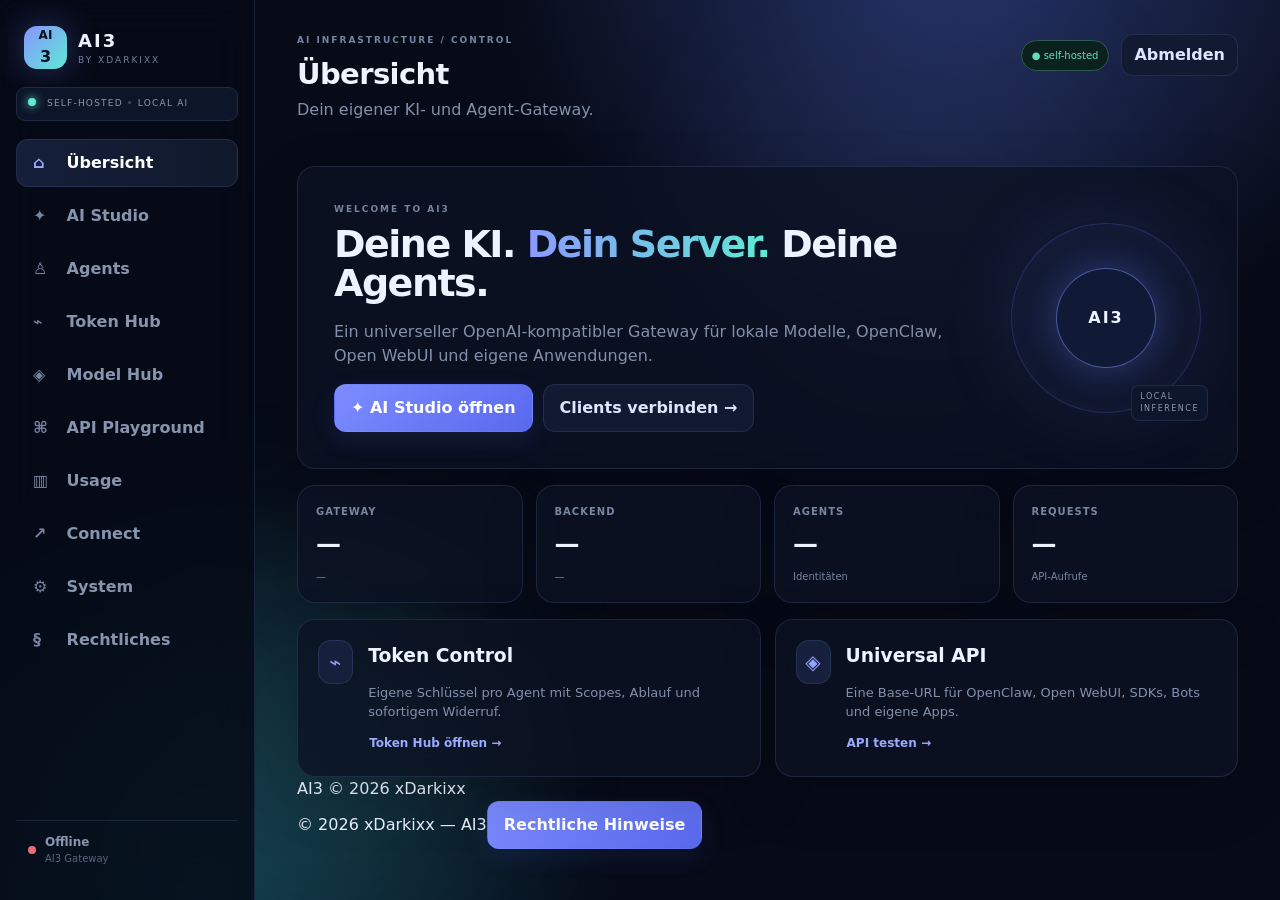
==== commit 802a6389: "Polish AI3 branding and legal navigation" ====
--- a/web/index.html
+++ b/web/index.html
@@ -1,17 +1,17 @@
 <!doctype html>
 <html lang="de">
-<head><meta charset="utf-8"><meta name="viewport" content="width=device-width,initial-scale=1"><meta name="theme-color" content="#070b18"><title>AI3 // Command Center</title><link rel="stylesheet" href="/web/style.css"></head>
+<head><meta charset="utf-8"><meta name="viewport" content="width=device-width,initial-scale=1"><meta name="theme-color" content="#070b18"><meta name="description" content="AI3 — eigener KI-, Agent- und Token-Gateway von xDarkixx"><title>AI3 // Command Center</title><link rel="stylesheet" href="/web/style.css"></head>
 <body><div class="ambient a1"></div><div class="ambient a2"></div>
-<aside class="sidebar"><div class="brand"><div class="logo"><span>AI</span><b>3</b></div><div><strong>AI3</strong><small>COMMAND CENTER</small></div></div><div class="workspace"><span class="live-dot"></span> SELF-HOSTED <b>•</b> LOCAL AI</div><nav>
+<aside class="sidebar"><div class="brand"><div class="logo"><span>AI</span><b>3</b></div><div><strong>AI3</strong><small>BY XDARKIXX</small></div></div><div class="workspace"><span class="live-dot"></span> SELF-HOSTED <b>•</b> LOCAL AI</div><nav>
 <button class="nav active" data-page="dashboard"><i>⌂</i> Übersicht</button><button class="nav" data-page="chat"><i>✦</i> AI Studio</button><button class="nav" data-page="principals"><i>♙</i> Agents</button><button class="nav" data-page="tokens"><i>⌁</i> Token Hub</button><button class="nav" data-page="models"><i>◈</i> Model Hub</button><button class="nav" data-page="playground"><i>⌘</i> API Playground</button><button class="nav" data-page="usage"><i>▥</i> Usage</button><button class="nav" data-page="connect"><i>↗</i> Connect</button><button class="nav" data-page="settings"><i>⚙</i> System</button></nav><div class="side-bottom"><span id="connectionDot" class="dot"></span><div><strong id="connectionText">Offline</strong><small>AI3 Gateway</small></div></div></aside>
-<main><header class="topbar"><div><div class="eyebrow">AI INFRASTRUCTURE / CONTROL</div><h1 id="pageTitle">Übersicht</h1><p id="pageSubtitle">Dein eigener KI- und Token-Server.</p></div><div class="top-actions"><span class="secure">● self-hosted</span><button id="logout" class="ghost">Abmelden</button></div></header>
+<main><header class="topbar"><div><div class="eyebrow">AI INFRASTRUCTURE / CONTROL</div><h1 id="pageTitle">Übersicht</h1><p id="pageSubtitle">Dein eigener KI- und Agent-Gateway.</p></div><div class="top-actions"><span class="secure">● self-hosted</span><button id="logout" class="ghost">Abmelden</button></div></header>
 <section id="dashboard" class="page active"><div class="hero panel"><div><div class="eyebrow">WELCOME TO AI3</div><h2>Deine KI. <span>Dein Server.</span> Deine Agents.</h2><p>Ein universeller OpenAI-kompatibler Gateway für lokale Modelle, OpenClaw, Open WebUI und eigene Anwendungen.</p><div class="actions"><button data-go="chat">✦ AI Studio öffnen</button><button data-go="connect" class="secondary">Clients verbinden →</button></div></div><div class="hero-orb"><div class="orb-core">AI3</div><span>LOCAL<br>INFERENCE</span></div></div><div class="cards"><div class="card"><span>GATEWAY</span><strong id="serverStatus">—</strong><small id="serverTime">—</small></div><div class="card"><span>BACKEND</span><strong id="llmStatus">—</strong><small id="backendName">—</small></div><div class="card"><span>AGENTS</span><strong id="principalCount">—</strong><small>Identitäten</small></div><div class="card"><span>REQUESTS</span><strong id="requestCount">—</strong><small>API-Aufrufe</small></div></div><div class="grid two"><div class="panel feature"><div class="feature-icon">⌁</div><div><h3>Token Control</h3><p>Eigene Schlüssel pro Agent mit Scopes, Ablauf und sofortigem Widerruf.</p><button class="text-btn" data-go="tokens">Token Hub öffnen →</button></div></div><div class="panel feature"><div class="feature-icon">◈</div><div><h3>Universal API</h3><p>Eine Base-URL für OpenClaw, Open WebUI, SDKs, Bots und eigene Apps.</p><button class="text-btn" data-go="playground">API testen →</button></div></div></div></section>
 <section id="chat" class="page"><div class="panel chat-panel"><div class="row between"><div><div class="eyebrow">AI STUDIO</div><h2>Local AI Chat</h2><p>Direkt über das AI3-Gateway mit deinem Modell sprechen.</p></div><select id="chatModel"></select></div><div id="messages" class="messages"><div class="empty"><div class="empty-icon">✦</div><strong>AI3 ist bereit.</strong><span>Schreib deine erste Nachricht.</span></div></div><form id="chatForm" class="chat-form"><textarea id="chatInput" rows="2" placeholder="Frag deine lokale KI …" required></textarea><button>GENERATE <span>↗</span></button></form></div></section>
-<section id="principals" class="page"><div class="panel"><div class="row between"><div><div class="eyebrow">IDENTITY LAYER</div><h2>Agent Fleet</h2><p>Eigene Identitäten und Modellrouting für deine Agenten.</p></div><button id="newPrincipal">＋ Agent anlegen</button></div><div id="principalsTable" class="table-wrap"></div></div></section>
-<section id="tokens" class="page"><div class="panel"><div class="row between"><div><div class="eyebrow">ACCESS CONTROL</div><h2>Token Hub</h2><p>API-Zugriff zentral ausstellen und verwalten.</p></div><button id="newToken">＋ Token erstellen</button></div><div id="tokenNotice" class="notice hidden"></div><div id="tokensTable" class="table-wrap"></div></div></section>
+<section id="principals" class="page"><div class="panel"><div class="row between"><div><div class="eyebrow">IDENTITY LAYER</div><h2>Agent Fleet</h2><p>Eigene Identitäten und Modellrouting für deine Agenten.</p></div><button id="newPrincipal">＋ Agent anlegen</button></div><div id="principalsTable" class="table-wrap"></div><div id="agentConfigPanel" class="subpanel"><div class="eyebrow">AGENT ROUTING</div><h3>Modell / Backend</h3><div id="agentsConfig"></div></div></div></section>
+<section id="tokens" class="page"><div class="panel"><div class="row between"><div><div class="eyebrow">ACCESS CONTROL</div><h2>Token Hub</h2><p>API-Zugriff zentral ausstellen, rotieren und widerrufen.</p></div><button id="newToken">＋ Token erstellen</button></div><div id="tokenNotice" class="notice hidden"></div><div id="tokensTable" class="table-wrap"></div></div></section>
 <section id="models" class="page"><div class="panel"><div class="row between"><div><div class="eyebrow">LOCAL MODEL RUNTIME</div><h2>Model Hub</h2><p>Ollama-Modelle installieren und mit AI3 verfügbar machen.</p></div><div class="actions"><button id="refreshModels" class="secondary">↻ Sync</button><button id="newModel">＋ Modell laden</button></div></div><div id="modelBanner" class="model-banner"><div><b>Local-first</b><span>Standardmäßig läuft AI3 ohne bezahlte KI-API.</span></div><span class="model-status">● OLLAMA</span></div><div id="modelsTable" class="table-wrap"></div></div></section>
 <section id="playground" class="page"><div class="panel"><div class="eyebrow">DEVELOPER TOOLS</div><h2>API Playground</h2><p>Teste das OpenAI-kompatible Gateway direkt aus der Oberfläche.</p><div class="grid two"><div><label>API Token<input id="playToken" type="password" placeholder="ai3_…"></label><label>Modell<select id="playModel"></select></label><label>Nachricht<textarea id="playPrompt" rows="7" placeholder="Sag der KI, was sie tun soll …">Hallo AI3! Antworte kurz und bestätige, dass das Gateway funktioniert.</textarea></label><button id="playRun">▶ Anfrage senden</button></div><div><label>Antwort</label><pre id="playOutput" class="codebox">Noch keine Anfrage.</pre></div></div></div></section>
 <section id="usage" class="page"><div class="panel"><div class="row between"><div><div class="eyebrow">OBSERVABILITY</div><h2>Usage & Performance</h2><p>Lokale Request-Statistik aus dem AI3-Gateway.</p></div><button id="refreshUsage" class="secondary">↻ Aktualisieren</button></div><div class="cards"><div class="card"><span>REQUESTS</span><strong id="usageTotal">—</strong><small>gesamt</small></div><div class="card"><span>FEHLER</span><strong id="usageErrors">—</strong><small id="usageRate">—</small></div><div class="card"><span>LATENZ</span><strong id="usageLatency">—</strong><small>Durchschnitt ms</small></div></div><div id="usageTable" class="table-wrap"></div></div></section>
 <section id="connect" class="page"><div class="panel"><div class="eyebrow">UNIVERSAL CONNECTION</div><h2>Clients verbinden</h2><p>AI3 stellt eine OpenAI-kompatible Base-URL bereit. Verwende deinen eigenen AI3-Token.</p><div class="info-grid"><div><span>Base URL</span><strong id="apiUrl"></strong></div><div><span>Web UI</span><strong id="webUrl"></strong></div><div><span>Modell</span><strong id="connectModel">—</strong></div></div><h3>OpenAI SDK</h3><pre class="codebox" id="sdkExample"></pre><h3>OpenClaw / Open WebUI</h3><pre class="codebox" id="openclawExample"></pre><p class="muted">Für öffentliche Nutzung: HTTPS davor schalten und niemals den Admin-Schlüssel als Client-API-Key verwenden.</p></div></section>
-<section id="settings" class="page"><div class="panel"><div class="eyebrow">SYSTEM</div><h2>AI3 System</h2><p>Lokaler Betrieb, Backend und Administration.</p><div class="info-grid"><div><span>Gateway</span><strong id="apiUrlSettings"></strong></div><div><span>Backend</span><strong id="backendSettings">—</strong></div><div><span>Version</span><strong id="versionSettings">—</strong></div></div><hr><h3>Admin-Sitzung</h3><p>Der Admin-Schlüssel wird nur in dieser Browser-Sitzung gehalten.</p><button id="changeKey" class="secondary">Schlüssel neu eingeben</button></div></section></main>
-<div id="modal" class="modal hidden"><div class="modal-box"><div class="row between"><div><div class="eyebrow">AI3 CONTROL</div><h2 id="modalTitle">—</h2></div><button id="modalClose" class="icon">×</button></div><form id="modalForm"></form></div></div><script src="/web/app.js"></script></body></html>
+<section id="settings" class="page"><div class="panel"><div class="eyebrow">SECURITY / IDENTITY</div><h2>AI3 System</h2><p>Eigene Admin-Identität, Sitzungen, Tokens, Backends und Laufzeitregeln.</p><div class="info-grid"><div><span>Gateway</span><strong id="apiUrlSettings"></strong></div><div><span>Backend</span><strong id="backendSettings">—</strong></div><div><span>Version</span><strong id="versionSettings">—</strong></div></div><hr><h3>Admin-Sicherheit</h3><p id="securityStatus">Sicherheitsstatus wird geladen …</p><div class="actions"><button id="changePassword">Admin-Passwort ändern</button><button id="changeKey" class="secondary">Bootstrap-Schlüssel neu eingeben</button></div><hr><h3>Backend-Erkennung</h3><p>AI3 prüft nur die von dir konfigurierten lokalen/kompatiblen Endpunkte.</p><div id="backendTable" class="table-wrap"></div></div></section>
+<div class="sr-only" aria-hidden="true">AI3 © 2026 xDarkixx</div></main><div id="modal" class="modal hidden"><div class="modal-box"><div class="row between"><div><div class="eyebrow">AI3 CONTROL</div><h2 id="modalTitle">—</h2></div><button id="modalClose" class="icon">×</button></div><form id="modalForm"></form></div></div><script src="/web/app.js"></script><script src="/web/branding.js"></script></body></html>
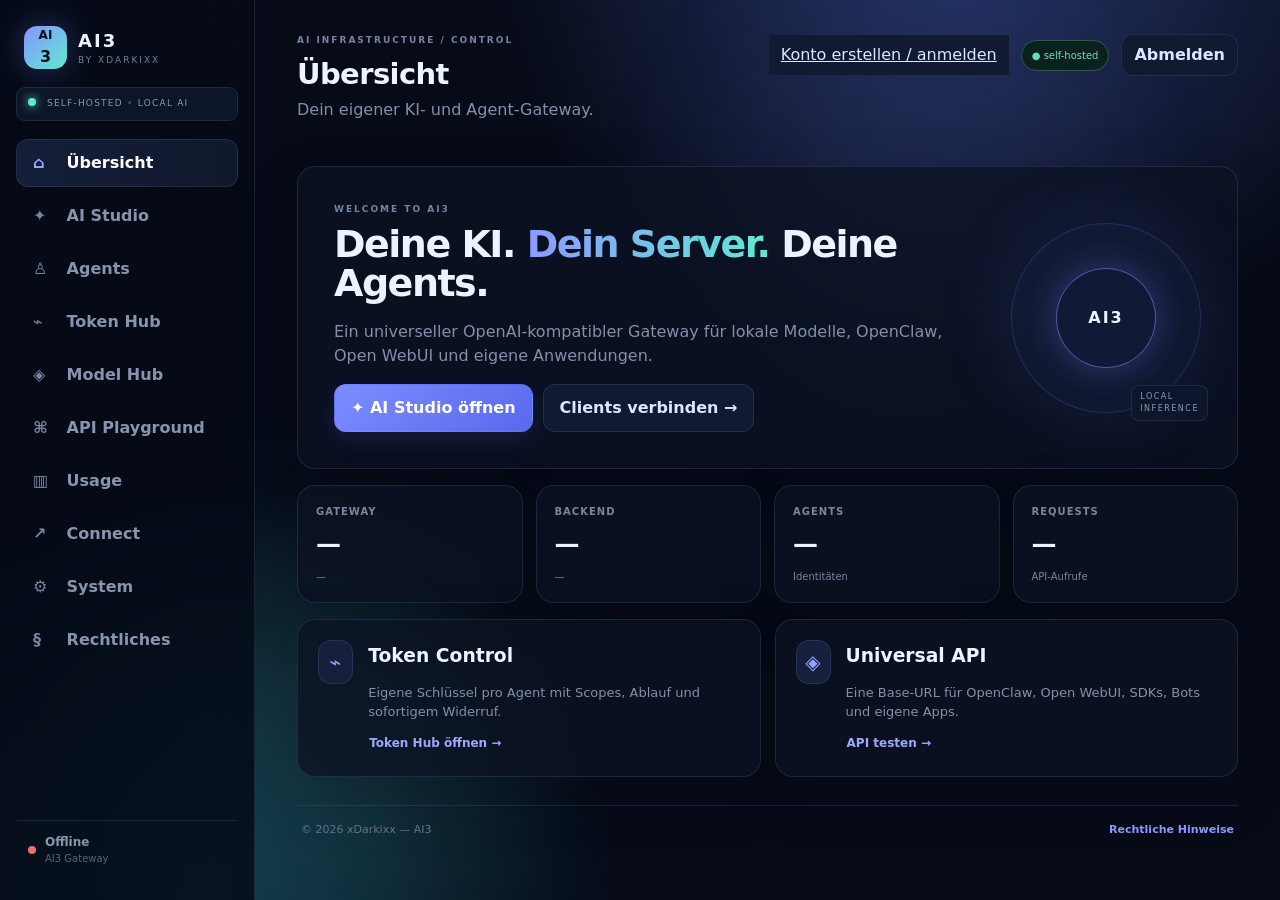
==== commit 489f981b: "Link public account registration from AI3 UI" ====
--- a/web/index.html
+++ b/web/index.html
@@ -4,7 +4,7 @@
 <body><div class="ambient a1"></div><div class="ambient a2"></div>
 <aside class="sidebar"><div class="brand"><div class="logo"><span>AI</span><b>3</b></div><div><strong>AI3</strong><small>BY XDARKIXX</small></div></div><div class="workspace"><span class="live-dot"></span> SELF-HOSTED <b>•</b> LOCAL AI</div><nav>
 <button class="nav active" data-page="dashboard"><i>⌂</i> Übersicht</button><button class="nav" data-page="chat"><i>✦</i> AI Studio</button><button class="nav" data-page="principals"><i>♙</i> Agents</button><button class="nav" data-page="tokens"><i>⌁</i> Token Hub</button><button class="nav" data-page="models"><i>◈</i> Model Hub</button><button class="nav" data-page="playground"><i>⌘</i> API Playground</button><button class="nav" data-page="usage"><i>▥</i> Usage</button><button class="nav" data-page="connect"><i>↗</i> Connect</button><button class="nav" data-page="settings"><i>⚙</i> System</button></nav><div class="side-bottom"><span id="connectionDot" class="dot"></span><div><strong id="connectionText">Offline</strong><small>AI3 Gateway</small></div></div></aside>
-<main><header class="topbar"><div><div class="eyebrow">AI INFRASTRUCTURE / CONTROL</div><h1 id="pageTitle">Übersicht</h1><p id="pageSubtitle">Dein eigener KI- und Agent-Gateway.</p></div><div class="top-actions"><span class="secure">● self-hosted</span><button id="logout" class="ghost">Abmelden</button></div></header>
+<main><header class="topbar"><div><div class="eyebrow">AI INFRASTRUCTURE / CONTROL</div><h1 id="pageTitle">Übersicht</h1><p id="pageSubtitle">Dein eigener KI- und Agent-Gateway.</p></div><div class="top-actions"><a class="ghost" href="/web/register.html">Konto erstellen / anmelden</a><span class="secure">● self-hosted</span><button id="logout" class="ghost">Abmelden</button></div></header>
 <section id="dashboard" class="page active"><div class="hero panel"><div><div class="eyebrow">WELCOME TO AI3</div><h2>Deine KI. <span>Dein Server.</span> Deine Agents.</h2><p>Ein universeller OpenAI-kompatibler Gateway für lokale Modelle, OpenClaw, Open WebUI und eigene Anwendungen.</p><div class="actions"><button data-go="chat">✦ AI Studio öffnen</button><button data-go="connect" class="secondary">Clients verbinden →</button></div></div><div class="hero-orb"><div class="orb-core">AI3</div><span>LOCAL<br>INFERENCE</span></div></div><div class="cards"><div class="card"><span>GATEWAY</span><strong id="serverStatus">—</strong><small id="serverTime">—</small></div><div class="card"><span>BACKEND</span><strong id="llmStatus">—</strong><small id="backendName">—</small></div><div class="card"><span>AGENTS</span><strong id="principalCount">—</strong><small>Identitäten</small></div><div class="card"><span>REQUESTS</span><strong id="requestCount">—</strong><small>API-Aufrufe</small></div></div><div class="grid two"><div class="panel feature"><div class="feature-icon">⌁</div><div><h3>Token Control</h3><p>Eigene Schlüssel pro Agent mit Scopes, Ablauf und sofortigem Widerruf.</p><button class="text-btn" data-go="tokens">Token Hub öffnen →</button></div></div><div class="panel feature"><div class="feature-icon">◈</div><div><h3>Universal API</h3><p>Eine Base-URL für OpenClaw, Open WebUI, SDKs, Bots und eigene Apps.</p><button class="text-btn" data-go="playground">API testen →</button></div></div></div></section>
 <section id="chat" class="page"><div class="panel chat-panel"><div class="row between"><div><div class="eyebrow">AI STUDIO</div><h2>Local AI Chat</h2><p>Direkt über das AI3-Gateway mit deinem Modell sprechen.</p></div><select id="chatModel"></select></div><div id="messages" class="messages"><div class="empty"><div class="empty-icon">✦</div><strong>AI3 ist bereit.</strong><span>Schreib deine erste Nachricht.</span></div></div><form id="chatForm" class="chat-form"><textarea id="chatInput" rows="2" placeholder="Frag deine lokale KI …" required></textarea><button>GENERATE <span>↗</span></button></form></div></section>
 <section id="principals" class="page"><div class="panel"><div class="row between"><div><div class="eyebrow">IDENTITY LAYER</div><h2>Agent Fleet</h2><p>Eigene Identitäten und Modellrouting für deine Agenten.</p></div><button id="newPrincipal">＋ Agent anlegen</button></div><div id="principalsTable" class="table-wrap"></div><div id="agentConfigPanel" class="subpanel"><div class="eyebrow">AGENT ROUTING</div><h3>Modell / Backend</h3><div id="agentsConfig"></div></div></div></section>
--- a/web/style.css
+++ b/web/style.css
@@ -1 +1 @@
-:root{font-family:Inter,ui-sans-serif,system-ui,-apple-system,BlinkMacSystemFont,"Segoe UI",sans-serif;color:#edf3ff;background:#070b18;line-height:1.5;--bg:#070b18;--panel:rgba(12,18,35,.78);--line:rgba(125,153,210,.16);--muted:#8390aa;--accent:#7c8cff;--accent2:#5eead4}*{box-sizing:border-box}body{margin:0;min-height:100vh;background:radial-gradient(circle at 75% -10%,#28376d 0,transparent 34%),radial-gradient(circle at 15% 100%,#123c4c 0,transparent 30%),var(--bg);overflow-x:hidden}button,textarea,select,input{font:inherit}button{border:1px solid transparent;border-radius:12px;padding:11px 16px;background:linear-gradient(135deg,#7c8cff,#5969ed);color:#fff;font-weight:800;cursor:pointer;box-shadow:0 8px 25px #4f60ef22}button:hover{transform:translateY(-1px);filter:brightness(1.08)}button.secondary,.ghost{background:#111a30;border-color:var(--line);color:#dce6ff;box-shadow:none}.ghost{padding:8px 12px}.icon{background:transparent;font-size:25px;padding:2px 8px;box-shadow:none}.ambient{position:fixed;width:360px;height:360px;border-radius:50%;filter:blur(100px);opacity:.08;pointer-events:none}.a1{background:#7c8cff;top:5%;right:15%}.a2{background:#5eead4;bottom:0;left:10%}.sidebar{position:fixed;z-index:5;left:0;top:0;bottom:0;width:255px;padding:22px 16px;border-right:1px solid var(--line);background:rgba(6,10,23,.82);backdrop-filter:blur(20px);display:flex;flex-direction:column}.brand{display:flex;gap:11px;align-items:center;margin:4px 8px 18px}.brand strong{display:block;font-size:18px;letter-spacing:2px}.brand small{display:block;color:#71809b;font-size:9px;letter-spacing:2px}.logo{display:grid;place-items:center;width:43px;height:43px;border-radius:13px;background:linear-gradient(135deg,#8794ff,#5eead4);color:#07101b;font-size:12px;font-weight:900;box-shadow:0 0 35px #7486ff55}.logo b{font-size:16px}.workspace{font-size:9px;letter-spacing:1.2px;color:#8b98b2;padding:9px 11px;border:1px solid var(--line);background:#0d1528;border-radius:9px;margin:0 0 18px}.live-dot,.dot{display:inline-block;width:8px;height:8px;border-radius:50%;background:#ef6b73;margin-right:7px}.live-dot{background:#5eead4;box-shadow:0 0 10px #5eead4}.workspace b{color:#3a4660}nav{display:grid;gap:5px}.nav{background:transparent;text-align:left;color:#8794ae;font-weight:700;box-shadow:none;border:1px solid transparent}.nav i{font-style:normal;display:inline-grid;width:28px;color:#7785a2;font-size:16px}.nav.active,.nav:hover{background:linear-gradient(90deg,#151f3a,#10182b);color:#fff;border-color:var(--line)}.nav.active i{color:#9ba8ff}.side-bottom{margin-top:auto;color:#8996b0;font-size:12px;display:flex;align-items:center;gap:2px;padding:12px;border-top:1px solid var(--line)}.side-bottom .dot.good{background:#5eead4;box-shadow:0 0 10px #5eead4}.side-bottom strong,.side-bottom small{display:block}.side-bottom small{color:#58657e}main{margin-left:255px;min-width:0;padding:34px 42px;position:relative;z-index:1}.topbar{display:flex;justify-content:space-between;align-items:flex-start;margin-bottom:28px}.eyebrow{font-size:9px;letter-spacing:2px;color:#7684a1;font-weight:900;margin-bottom:5px}.topbar h1{margin:0 0 2px;font-size:29px;letter-spacing:-.6px}.topbar p,h1,h2,h3{margin-top:0}.topbar p,p{color:var(--muted)}.top-actions{display:flex;gap:12px;align-items:center}.secure{font-size:10px;color:#67ddb5;background:#0b211d;border:1px solid #2c5b4e;border-radius:99px;padding:7px 10px}.page{display:none}.page.active{display:block}.panel,.card{background:var(--panel);border:1px solid var(--line);border-radius:18px;box-shadow:0 20px 60px #00000028;backdrop-filter:blur(16px)}.hero{min-height:290px;padding:36px;display:flex;justify-content:space-between;align-items:center;overflow:hidden;position:relative}.hero h2{font-size:38px;line-height:1.05;max-width:650px;margin:8px 0 13px;letter-spacing:-1.5px}.hero h2 span{background:linear-gradient(90deg,#8c9aff,#5eead4);-webkit-background-clip:text;color:transparent}.hero p{max-width:650px}.actions,.row{display:flex;gap:10px;align-items:center}.between{justify-content:space-between}.hero-orb{width:190px;height:190px;display:grid;place-items:center;position:relative;border:1px solid #6d7fff44;border-radius:50%;background:radial-gradient(circle,#26366b88,transparent 65%);box-shadow:inset 0 0 50px #6e80ff22,0 0 80px #6e80ff22}.orb-core{width:100px;height:100px;border-radius:50%;display:grid;place-items:center;background:#101a36;border:1px solid #7e8fff88;box-shadow:0 0 50px #7487ff55;font-weight:900;letter-spacing:2px}.hero-orb span{position:absolute;bottom:-9px;right:-8px;background:#0d162b;border:1px solid var(--line);border-radius:8px;padding:5px 8px;font-size:8px;letter-spacing:1.5px;color:#8e9ab2}.cards{display:grid;grid-template-columns:repeat(4,1fr);gap:13px;margin:16px 0}.card{padding:18px;position:relative}.card span,.card small,.info-grid span{display:block;color:#7886a0;font-size:10px;letter-spacing:1px;font-weight:800}.card strong{display:block;font-size:25px;margin:6px 0}.card small{font-weight:500;letter-spacing:0}.pulse{position:absolute;right:17px;top:20px;width:7px;height:7px;border-radius:50%;background:#5eead4;box-shadow:0 0 12px #5eead4}.grid.two{display:grid;grid-template-columns:1fr 1fr;gap:14px}.feature{padding:20px;display:flex;gap:15px;align-items:flex-start}.feature-icon{width:44px;height:44px;border-radius:13px;display:grid;place-items:center;background:#161f3c;color:#93a0ff;font-size:20px;border:1px solid var(--line)}.feature h3{margin:2px 0 3px}.feature p{font-size:13px;margin-bottom:8px}.text-btn{background:transparent;box-shadow:none;color:#9ca9ff;padding:3px 0;font-size:12px}.statusline{display:flex;align-items:center;gap:9px}.table-wrap{overflow:auto;margin-top:18px}.table{width:100%;border-collapse:collapse}.table th,.table td{text-align:left;padding:13px 10px;border-bottom:1px solid #1c2942;font-size:13px}.table th{color:#75839d;font-size:10px;letter-spacing:1px}.badge{display:inline-block;padding:3px 8px;border-radius:99px;background:#103027;color:#65ddb0;font-size:11px}.danger{background:#3a202a;color:#ff9da9}.notice{margin-top:15px;padding:14px;border-radius:12px;background:#102d25;color:#8ef0c4;white-space:pre-wrap;word-break:break-all}.hidden{display:none!important}.chat-panel{min-height:72vh;display:flex;flex-direction:column;padding:24px}.messages{flex:1;overflow:auto;padding:22px 2px;display:flex;flex-direction:column;gap:12px}.msg{max-width:78%;padding:13px 16px;border-radius:15px;white-space:pre-wrap;box-shadow:0 8px 25px #0002}.msg.user{align-self:flex-end;background:linear-gradient(135deg,#6e7df6,#5363dd)}.msg.ai{align-self:flex-start;background:#151f37;border:1px solid var(--line)}.empty{display:flex;flex-direction:column;align-items:center;justify-content:center;margin:auto;color:#6e7b95;gap:4px}.empty strong{color:#b7c1d7}.empty-icon{font-size:30px;color:#8997ff;margin-bottom:5px}.chat-form{display:flex;gap:10px;border-top:1px solid var(--line);padding-top:15px}.chat-form textarea{flex:1;resize:vertical;min-height:54px;background:#090f20;color:#fff;border:1px solid #263452;border-radius:13px;padding:12px}.chat-form button{align-self:flex-end}.info-grid{display:grid;grid-template-columns:repeat(3,1fr);gap:12px;margin:20px 0}.info-grid div{background:#0a1224;border:1px solid var(--line);padding:15px;border-radius:12px}.info-grid strong{display:block;margin-top:4px;word-break:break-all;font-size:13px}hr{border:0;border-top:1px solid var(--line);margin:25px 0}.model-banner{margin-top:18px;padding:15px 17px;border:1px solid #344574;background:linear-gradient(90deg,#111c39,#0c182b);border-radius:13px;display:flex;justify-content:space-between;align-items:center}.model-banner span{display:block;color:#8794ae;font-size:12px}.model-status{color:#65ddb0!important;font-size:10px!important;letter-spacing:1px}.modal{position:fixed;z-index:20;inset:0;background:#020512bb;backdrop-filter:blur(8px);display:grid;place-items:center;padding:20px}.modal-box{width:min(520px,100%);background:#0d1528;border:1px solid #344364;border-radius:18px;padding:23px;box-shadow:0 30px 100px #0009}.modal form{display:grid;gap:13px;margin-top:16px}.modal label{font-size:12px;color:#9aa7c0}.modal input,.modal select{width:100%;margin-top:5px;background:#080f20;color:#fff;border:1px solid #293958;border-radius:10px;padding:11px}.checks{display:flex;gap:9px;flex-wrap:wrap}.checks label{background:#151f37;padding:8px 10px;border-radius:9px}.checks input{width:auto;margin:0 5px 0 0}.modal .form-actions{display:flex;justify-content:flex-end;gap:8px;margin-top:5px}code{background:#101a30;padding:3px 6px;border-radius:6px;color:#9eabff}@media(max-width:1050px){.sidebar{width:215px}main{margin-left:215px;padding:28px}.hero-orb{width:145px;height:145px}.hero h2{font-size:32px}.cards{grid-template-columns:1fr 1fr}}@media(max-width:720px){body{display:block}.sidebar{position:relative;width:100%;height:auto;border-right:0;border-bottom:1px solid var(--line);padding:15px}.workspace{display:none}.side-bottom{display:none}nav{grid-template-columns:repeat(3,1fr)}.nav{padding:9px 6px;font-size:11px}.nav i{width:auto;margin-right:3px}main{margin-left:0;padding:20px 13px}.topbar{gap:10px}.top-actions .secure{display:none}.hero{padding:25px;min-height:0}.hero-orb{display:none}.hero h2{font-size:29px}.cards,.grid.two,.info-grid{grid-template-columns:1fr}.chat-form{flex-direction:column}.chat-form button{align-self:stretch}.row.between{align-items:flex-start;flex-wrap:wrap}}
+:root{font-family:Inter,ui-sans-serif,system-ui,-apple-system,BlinkMacSystemFont,"Segoe UI",sans-serif;color:#edf3ff;background:#070b18;line-height:1.5;--bg:#070b18;--panel:rgba(12,18,35,.78);--line:rgba(125,153,210,.16);--muted:#8390aa;--accent:#7c8cff;--accent2:#5eead4}*{box-sizing:border-box}body{margin:0;min-height:100vh;background:radial-gradient(circle at 75% -10%,#28376d 0,transparent 34%),radial-gradient(circle at 15% 100%,#123c4c 0,transparent 30%),var(--bg);overflow-x:hidden}button,textarea,select,input{font:inherit}button{border:1px solid transparent;border-radius:12px;padding:11px 16px;background:linear-gradient(135deg,#7c8cff,#5969ed);color:#fff;font-weight:800;cursor:pointer;box-shadow:0 8px 25px #4f60ef22;transition:.18s ease}button:hover{transform:translateY(-1px);filter:brightness(1.08)}button.secondary,.ghost{background:#111a30;border-color:var(--line);color:#dce6ff;box-shadow:none}.ghost{padding:8px 12px}.icon{background:transparent;font-size:25px;padding:2px 8px;box-shadow:none}.ambient{position:fixed;width:360px;height:360px;border-radius:50%;filter:blur(100px);opacity:.08;pointer-events:none}.a1{background:#7c8cff;top:5%;right:15%}.a2{background:#5eead4;bottom:0;left:10%}.sidebar{position:fixed;z-index:5;left:0;top:0;bottom:0;width:255px;padding:22px 16px;border-right:1px solid var(--line);background:rgba(6,10,23,.82);backdrop-filter:blur(20px);display:flex;flex-direction:column}.brand{display:flex;gap:11px;align-items:center;margin:4px 8px 18px}.brand strong{display:block;font-size:18px;letter-spacing:2px}.brand small{display:block;color:#71809b;font-size:9px;letter-spacing:2px}.logo{display:grid;place-items:center;width:43px;height:43px;border-radius:13px;background:linear-gradient(135deg,#8794ff,#5eead4);color:#07101b;font-size:12px;font-weight:900;box-shadow:0 0 35px #7486ff55}.logo b{font-size:16px}.workspace{font-size:9px;letter-spacing:1.2px;color:#8b98b2;padding:9px 11px;border:1px solid var(--line);background:#0d1528;border-radius:9px;margin:0 0 18px}.live-dot,.dot{display:inline-block;width:8px;height:8px;border-radius:50%;background:#ef6b73;margin-right:7px}.live-dot{background:#5eead4;box-shadow:0 0 10px #5eead4}.workspace b{color:#3a4660}nav{display:grid;gap:5px}.nav{background:transparent;text-align:left;color:#8794ae;font-weight:700;box-shadow:none;border:1px solid transparent}.nav i{font-style:normal;display:inline-grid;width:28px;color:#7785a2;font-size:16px}.nav.active,.nav:hover{background:linear-gradient(90deg,#151f3a,#10182b);color:#fff;border-color:var(--line)}.nav.active i{color:#9ba8ff}.side-bottom{margin-top:auto;color:#8996b0;font-size:12px;display:flex;align-items:center;gap:2px;padding:12px;border-top:1px solid var(--line)}.side-bottom .dot.good{background:#5eead4;box-shadow:0 0 10px #5eead4}.side-bottom strong,.side-bottom small{display:block}.side-bottom small{color:#58657e}main{margin-left:255px;min-width:0;padding:34px 42px;position:relative;z-index:1}.topbar{display:flex;justify-content:space-between;align-items:flex-start;margin-bottom:28px}.eyebrow{font-size:9px;letter-spacing:2px;color:#7684a1;font-weight:900;margin-bottom:5px}.topbar h1{margin:0 0 2px;font-size:29px;letter-spacing:-.6px}.topbar p,h1,h2,h3{margin-top:0}.topbar p,p{color:var(--muted)}.top-actions{display:flex;gap:12px;align-items:center}.secure{font-size:10px;color:#67ddb5;background:#0b211d;border:1px solid #2c5b4e;border-radius:99px;padding:7px 10px}.page{display:none}.page.active{display:block}.panel,.card{background:var(--panel);border:1px solid var(--line);border-radius:18px;box-shadow:0 20px 60px #00000028;backdrop-filter:blur(16px)}.hero{min-height:290px;padding:36px;display:flex;justify-content:space-between;align-items:center;overflow:hidden;position:relative}.hero h2{font-size:38px;line-height:1.05;max-width:650px;margin:8px 0 13px;letter-spacing:-1.5px}.hero h2 span{background:linear-gradient(90deg,#8c9aff,#5eead4);-webkit-background-clip:text;color:transparent}.hero p{max-width:650px}.actions,.row{display:flex;gap:10px;align-items:center}.between{justify-content:space-between}.hero-orb{width:190px;height:190px;display:grid;place-items:center;position:relative;border:1px solid #6d7fff44;border-radius:50%;background:radial-gradient(circle,#26366b88,transparent 65%);box-shadow:inset 0 0 50px #6e80ff22,0 0 80px #6e80ff22}.orb-core{width:100px;height:100px;border-radius:50%;display:grid;place-items:center;background:#101a36;border:1px solid #7e8fff88;box-shadow:0 0 50px #7487ff55;font-weight:900;letter-spacing:2px}.hero-orb span{position:absolute;bottom:-9px;right:-8px;background:#0d162b;border:1px solid var(--line);border-radius:8px;padding:5px 8px;font-size:8px;letter-spacing:1.5px;color:#8e9ab2}.cards{display:grid;grid-template-columns:repeat(4,1fr);gap:13px;margin:16px 0}.card{padding:18px;position:relative}.card span,.card small,.info-grid span{display:block;color:#7886a0;font-size:10px;letter-spacing:1px;font-weight:800}.card strong{display:block;font-size:25px;margin:6px 0}.card small{font-weight:500;letter-spacing:0}.grid.two{display:grid;grid-template-columns:1fr 1fr;gap:14px}.feature{padding:20px;display:flex;gap:15px;align-items:flex-start}.feature-icon{width:44px;height:44px;border-radius:13px;display:grid;place-items:center;background:#161f3c;color:#93a0ff;font-size:20px;border:1px solid var(--line)}.feature h3{margin:2px 0 3px}.feature p{font-size:13px;margin-bottom:8px}.text-btn{background:transparent;box-shadow:none;color:#9ca9ff;padding:3px 0;font-size:12px}.table-wrap{overflow:auto;margin-top:18px}.table{width:100%;border-collapse:collapse}.table th,.table td{text-align:left;padding:13px 10px;border-bottom:1px solid #1c2942;font-size:13px}.table th{color:#75839d;font-size:10px;letter-spacing:1px}.badge{display:inline-block;padding:3px 8px;border-radius:99px;background:#103027;color:#65ddb0;font-size:11px}.danger{background:#3a202a;color:#ff9da9}.notice{margin-top:15px;padding:14px;border-radius:12px;background:#102d25;color:#8ef0c4;white-space:pre-wrap;word-break:break-all}.hidden{display:none!important}.chat-panel{min-height:72vh;display:flex;flex-direction:column;padding:24px}.messages{flex:1;overflow:auto;padding:22px 2px;display:flex;flex-direction:column;gap:12px}.msg{max-width:78%;padding:13px 16px;border-radius:15px;white-space:pre-wrap;box-shadow:0 8px 25px #0002}.msg.user{align-self:flex-end;background:linear-gradient(135deg,#6e7df6,#5363dd)}.msg.ai{align-self:flex-start;background:#151f37;border:1px solid var(--line)}.empty{display:flex;flex-direction:column;align-items:center;justify-content:center;margin:auto;color:#6e7b95;gap:4px}.empty strong{color:#b7c1d7}.empty-icon{font-size:30px;color:#8997ff;margin-bottom:5px}.chat-form{display:flex;gap:10px;border-top:1px solid var(--line);padding-top:15px}.chat-form textarea{flex:1;resize:vertical;min-height:54px;background:#090f20;color:#fff;border:1px solid #263452;border-radius:13px;padding:12px}.chat-form button{align-self:flex-end}.info-grid{display:grid;grid-template-columns:repeat(3,1fr);gap:12px;margin:20px 0}.info-grid div{background:#0a1224;border:1px solid var(--line);padding:15px;border-radius:12px}.info-grid strong{display:block;margin-top:4px;word-break:break-all;font-size:13px}hr{border:0;border-top:1px solid var(--line);margin:25px 0}.model-banner{margin-top:18px;padding:15px 17px;border:1px solid #344574;background:linear-gradient(90deg,#111c39,#0c182b);border-radius:13px;display:flex;justify-content:space-between;align-items:center}.model-banner span{display:block;color:#8794ae;font-size:12px}.model-status{color:#65ddb0!important;font-size:10px!important;letter-spacing:1px}.modal{position:fixed;z-index:20;inset:0;background:#020512bb;backdrop-filter:blur(8px);display:grid;place-items:center;padding:20px}.modal-box{width:min(520px,100%);background:#0d1528;border:1px solid #344364;border-radius:18px;padding:23px;box-shadow:0 30px 100px #0009}.modal form{display:grid;gap:13px;margin-top:16px}.modal label,.limit-grid label{font-size:12px;color:#9aa7c0}.modal input,.modal select,.limit-grid input{width:100%;margin-top:5px;background:#080f20;color:#fff;border:1px solid #293958;border-radius:10px;padding:11px}.checks{display:flex;gap:9px;flex-wrap:wrap}.checks label{background:#151f37;padding:8px 10px;border-radius:9px}.checks input{width:auto;margin:0 5px 0 0}.modal .form-actions{display:flex;justify-content:flex-end;gap:8px;margin-top:5px}.limit-grid{display:grid;grid-template-columns:1fr 1fr;gap:12px;margin:16px 0}.ai3-footer{margin:28px 0 8px;padding:16px 4px;border-top:1px solid var(--line);display:flex;justify-content:space-between;gap:10px;color:#687590;font-size:11px}.footer-link{background:none;border:0;box-shadow:none;padding:0;color:#8e9cff;font-size:11px}.legal-panel{padding:28px}.legal-grid{display:grid;grid-template-columns:1fr 1fr;gap:14px;margin-top:20px}.legal-grid article{background:#0a1224;border:1px solid var(--line);border-radius:14px;padding:18px}.legal-grid h3{margin-bottom:6px}.sr-only{position:absolute;width:1px;height:1px;overflow:hidden;clip:rect(0,0,0,0)}@media(max-width:1050px){.sidebar{width:215px}main{margin-left:215px;padding:28px}.hero-orb{width:145px;height:145px}.hero h2{font-size:32px}.cards{grid-template-columns:1fr 1fr}}@media(max-width:720px){body{display:block}.sidebar{position:relative;width:100%;height:auto;border-right:0;border-bottom:1px solid var(--line);padding:15px}.workspace{display:none}.side-bottom{display:none}nav{grid-template-columns:repeat(3,1fr)}.nav{padding:9px 6px;font-size:11px}.nav i{width:auto;margin-right:3px}main{margin-left:0;padding:20px 13px}.topbar{gap:10px}.top-actions .secure{display:none}.hero{padding:25px;min-height:0}.hero-orb{display:none}.hero h2{font-size:29px}.cards,.grid.two,.info-grid,.legal-grid,.limit-grid{grid-template-columns:1fr}.chat-form{flex-direction:column}.chat-form button{align-self:stretch}.row.between{align-items:flex-start;flex-wrap:wrap}.ai3-footer{flex-direction:column}}
